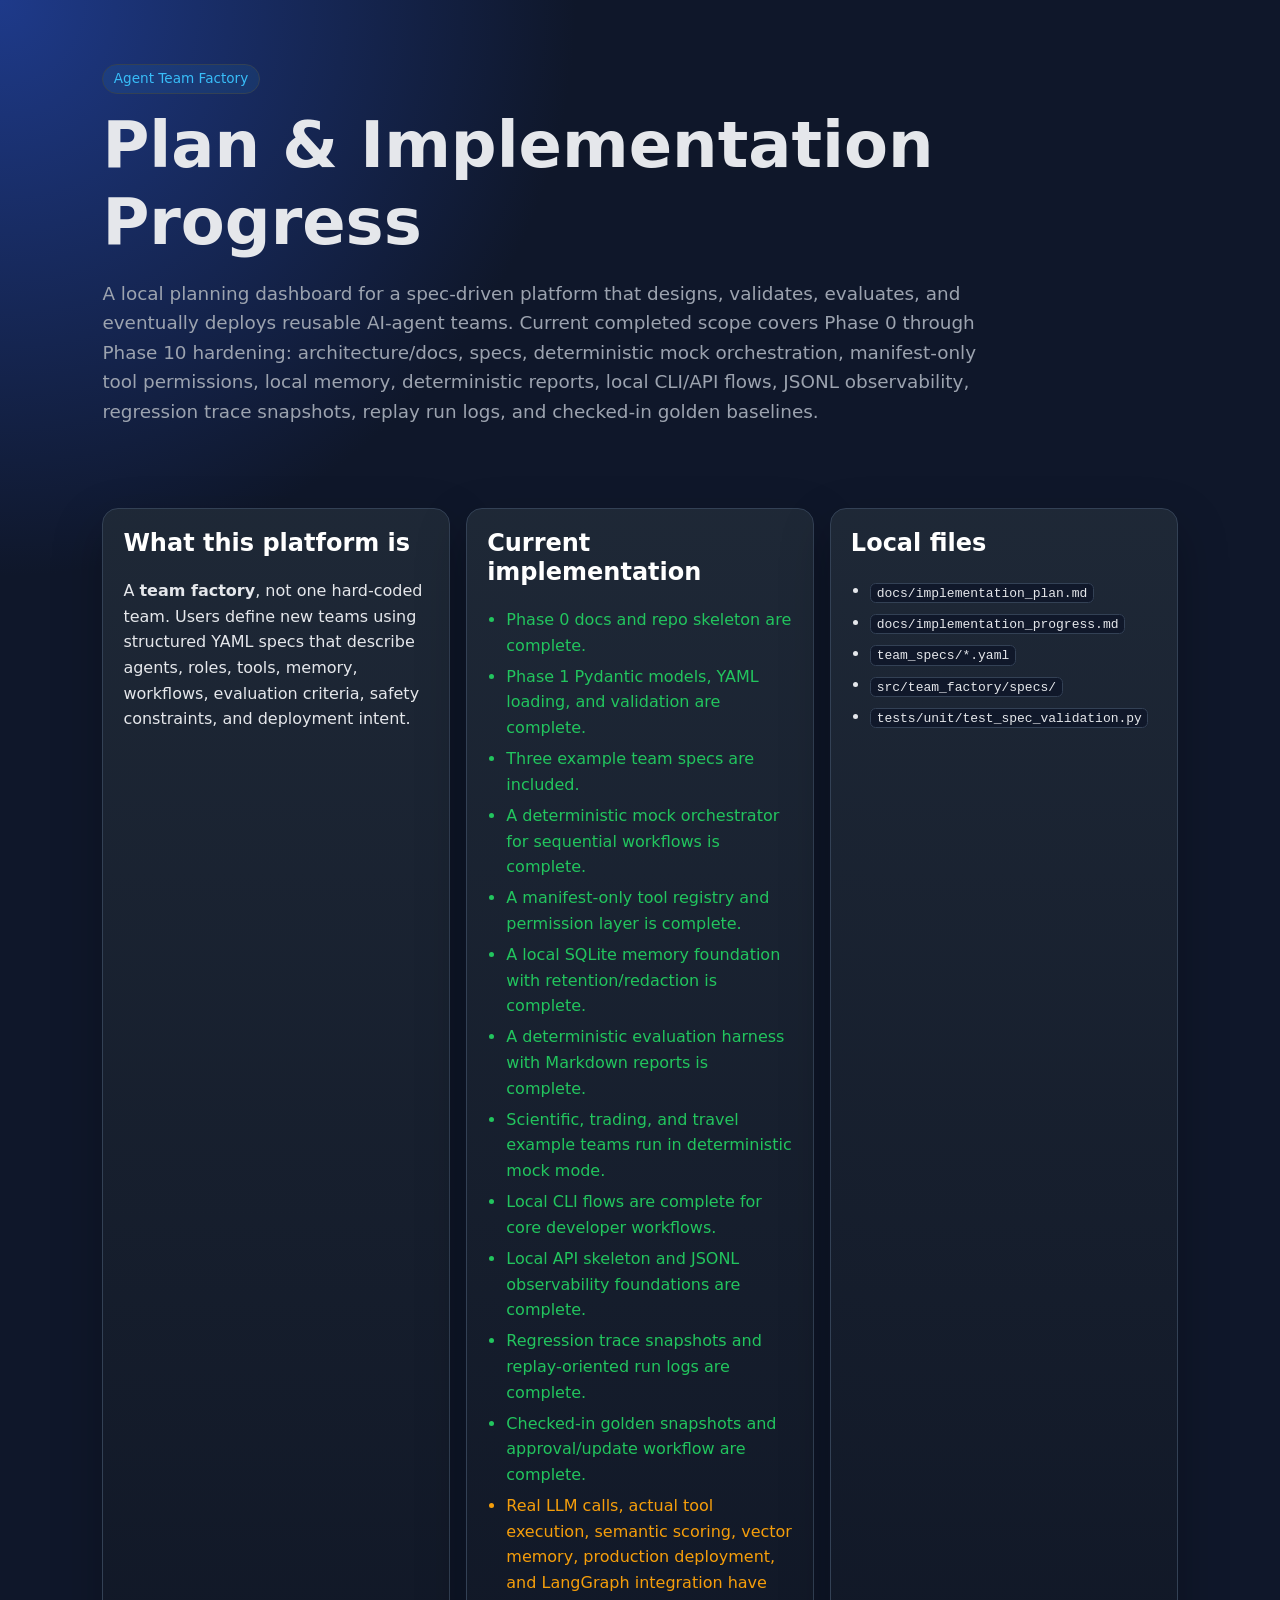
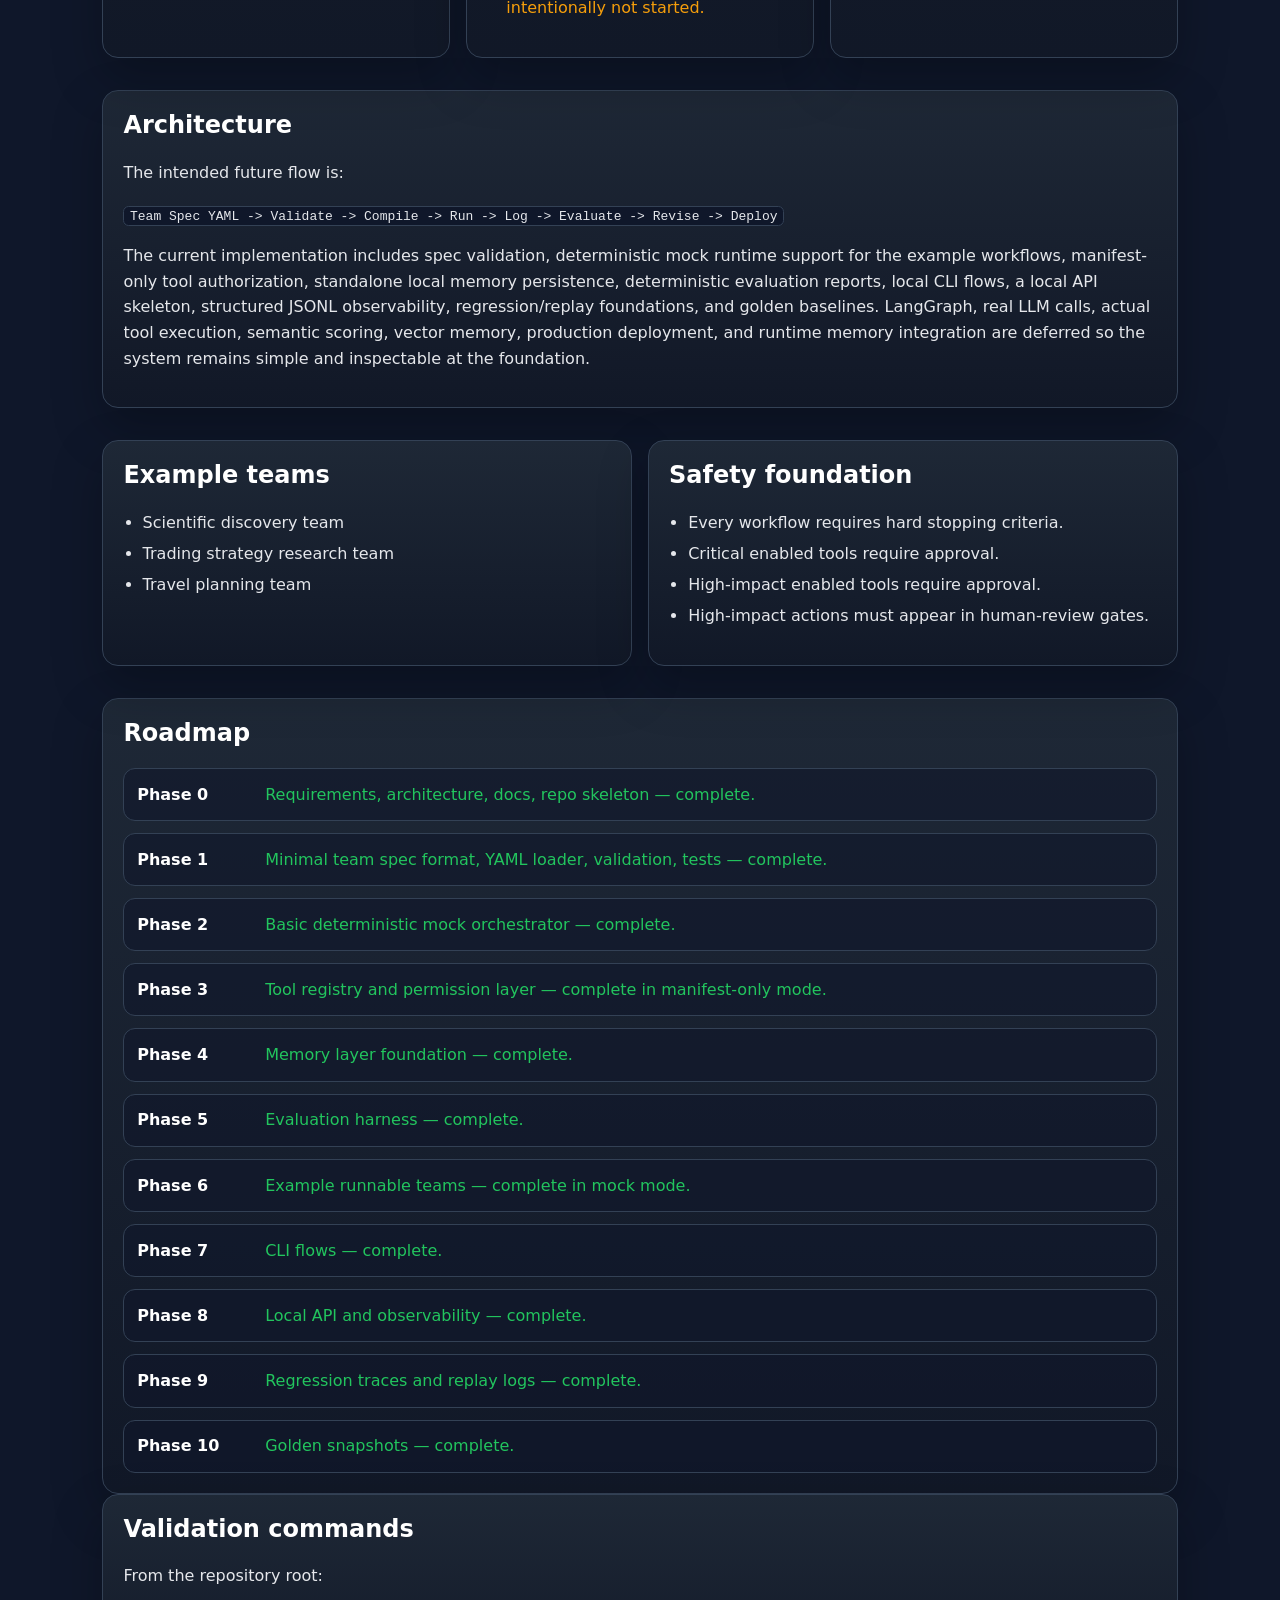
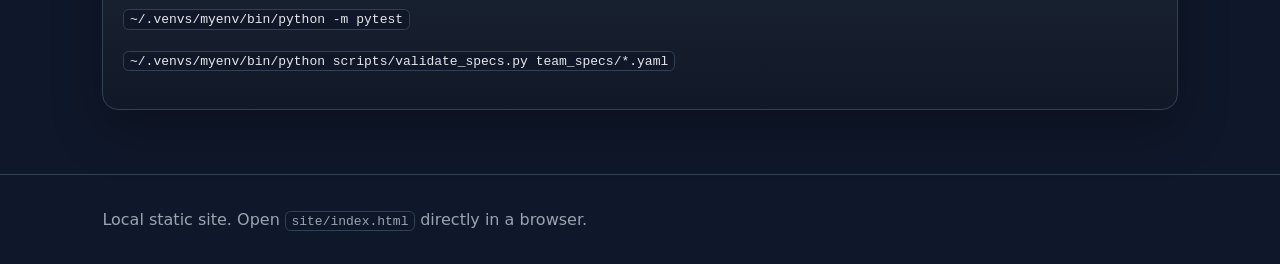
==== site/index.html @ 0721f359 "Add golden snapshot approval workflow" ====
<!doctype html>
<html lang="en">
<head>
  <meta charset="utf-8" />
  <meta name="viewport" content="width=device-width, initial-scale=1" />
  <title>Agent Team Factory Plan & Progress</title>
  <link rel="stylesheet" href="styles.css" />
</head>
<body>
  <header>
    <span class="badge">Agent Team Factory</span>
    <h1>Plan & Implementation Progress</h1>
    <p class="lead">
      A local planning dashboard for a spec-driven platform that designs, validates,
      evaluates, and eventually deploys reusable AI-agent teams. Current completed scope covers
      Phase 0 through Phase 10 hardening: architecture/docs, specs, deterministic mock orchestration, manifest-only tool permissions, local memory, deterministic reports, local CLI/API flows, JSONL observability, regression trace snapshots, replay run logs, and checked-in golden baselines.
    </p>
  </header>

  <main>
    <section class="grid">
      <article class="card">
        <h2>What this platform is</h2>
        <p>
          A <strong>team factory</strong>, not one hard-coded team. Users define new teams
          using structured YAML specs that describe agents, roles, tools, memory,
          workflows, evaluation criteria, safety constraints, and deployment intent.
        </p>
      </article>

      <article class="card">
        <h2>Current implementation</h2>
        <ul>
          <li class="status-ok">Phase 0 docs and repo skeleton are complete.</li>
          <li class="status-ok">Phase 1 Pydantic models, YAML loading, and validation are complete.</li>
          <li class="status-ok">Three example team specs are included.</li>
          <li class="status-ok">A deterministic mock orchestrator for sequential workflows is complete.</li>
          <li class="status-ok">A manifest-only tool registry and permission layer is complete.</li>
          <li class="status-ok">A local SQLite memory foundation with retention/redaction is complete.</li>
          <li class="status-ok">A deterministic evaluation harness with Markdown reports is complete.</li>
          <li class="status-ok">Scientific, trading, and travel example teams run in deterministic mock mode.</li>
          <li class="status-ok">Local CLI flows are complete for core developer workflows.</li>
          <li class="status-ok">Local API skeleton and JSONL observability foundations are complete.</li>
          <li class="status-ok">Regression trace snapshots and replay-oriented run logs are complete.</li>
          <li class="status-ok">Checked-in golden snapshots and approval/update workflow are complete.</li>
          <li class="status-next">Real LLM calls, actual tool execution, semantic scoring, vector memory, production deployment, and LangGraph integration have intentionally not started.</li>
        </ul>
      </article>

      <article class="card">
        <h2>Local files</h2>
        <ul>
          <li><code>docs/implementation_plan.md</code></li>
          <li><code>docs/implementation_progress.md</code></li>
          <li><code>team_specs/*.yaml</code></li>
          <li><code>src/team_factory/specs/</code></li>
          <li><code>tests/unit/test_spec_validation.py</code></li>
        </ul>
      </article>
    </section>

    <section class="card">
      <h2>Architecture</h2>
      <p>The intended future flow is:</p>
      <p>
        <code>Team Spec YAML -> Validate -> Compile -> Run -> Log -> Evaluate -> Revise -> Deploy</code>
      </p>
      <p>
        The current implementation includes spec validation, deterministic mock runtime support for the example workflows, manifest-only tool authorization, standalone local memory persistence, deterministic evaluation reports, local CLI flows, a local API skeleton, structured JSONL observability, regression/replay foundations, and golden baselines. LangGraph, real LLM calls, actual tool execution, semantic scoring, vector memory, production deployment, and runtime memory integration are deferred
        so the system remains simple and inspectable at the foundation.
      </p>
    </section>

    <section class="grid">
      <article class="card">
        <h2>Example teams</h2>
        <ul>
          <li>Scientific discovery team</li>
          <li>Trading strategy research team</li>
          <li>Travel planning team</li>
        </ul>
      </article>

      <article class="card">
        <h2>Safety foundation</h2>
        <ul>
          <li>Every workflow requires hard stopping criteria.</li>
          <li>Critical enabled tools require approval.</li>
          <li>High-impact enabled tools require approval.</li>
          <li>High-impact actions must appear in human-review gates.</li>
        </ul>
      </article>
    </section>

    <section class="card">
      <h2>Roadmap</h2>
      <div class="timeline">
        <div class="phase"><strong>Phase 0</strong><span class="status-ok">Requirements, architecture, docs, repo skeleton — complete.</span></div>
        <div class="phase"><strong>Phase 1</strong><span class="status-ok">Minimal team spec format, YAML loader, validation, tests — complete.</span></div>
        <div class="phase"><strong>Phase 2</strong><span class="status-ok">Basic deterministic mock orchestrator — complete.</span></div>
        <div class="phase"><strong>Phase 3</strong><span class="status-ok">Tool registry and permission layer — complete in manifest-only mode.</span></div>
        <div class="phase"><strong>Phase 4</strong><span class="status-ok">Memory layer foundation — complete.</span></div>
        <div class="phase"><strong>Phase 5</strong><span class="status-ok">Evaluation harness — complete.</span></div>
        <div class="phase"><strong>Phase 6</strong><span class="status-ok">Example runnable teams — complete in mock mode.</span></div>
        <div class="phase"><strong>Phase 7</strong><span class="status-ok">CLI flows — complete.</span></div>
        <div class="phase"><strong>Phase 8</strong><span class="status-ok">Local API and observability — complete.</span></div>
        <div class="phase"><strong>Phase 9</strong><span class="status-ok">Regression traces and replay logs — complete.</span></div>
        <div class="phase"><strong>Phase 10</strong><span class="status-ok">Golden snapshots — complete.</span></div>
      </div>
    </section>

    <section class="card">
      <h2>Validation commands</h2>
      <p>From the repository root:</p>
      <p><code>~/.venvs/myenv/bin/python -m pytest</code></p>
      <p><code>~/.venvs/myenv/bin/python scripts/validate_specs.py team_specs/*.yaml</code></p>
    </section>
  </main>

  <footer>
    Local static site. Open <code>site/index.html</code> directly in a browser.
  </footer>
</body>
</html>
---- site/styles.css ----
:root {
  --bg: #0f172a;
  --panel: #111827;
  --panel-2: #1f2937;
  --text: #e5e7eb;
  --muted: #9ca3af;
  --accent: #38bdf8;
  --ok: #22c55e;
  --warn: #f59e0b;
  --border: #334155;
}

* { box-sizing: border-box; }

body {
  margin: 0;
  font-family: Inter, ui-sans-serif, system-ui, -apple-system, BlinkMacSystemFont, "Segoe UI", sans-serif;
  background: radial-gradient(circle at top left, #1e3a8a 0, var(--bg) 36rem);
  color: var(--text);
  line-height: 1.6;
}

header {
  padding: 4rem 8vw 2rem;
}

main {
  padding: 0 8vw 4rem;
}

h1, h2, h3 { line-height: 1.2; }
h1 { font-size: clamp(2rem, 5vw, 4rem); margin: 0 0 1rem; }
h2 { margin-top: 0; color: white; }

.lead {
  max-width: 56rem;
  color: var(--muted);
  font-size: 1.15rem;
}

.grid {
  display: grid;
  grid-template-columns: repeat(auto-fit, minmax(260px, 1fr));
  gap: 1rem;
  margin: 2rem 0;
}

.card {
  background: linear-gradient(180deg, rgba(31, 41, 55, 0.95), rgba(17, 24, 39, 0.95));
  border: 1px solid var(--border);
  border-radius: 1rem;
  padding: 1.25rem;
  box-shadow: 0 20px 50px rgba(0, 0, 0, 0.25);
}

.badge {
  display: inline-flex;
  border-radius: 999px;
  border: 1px solid var(--border);
  padding: 0.2rem 0.65rem;
  color: var(--accent);
  background: rgba(56, 189, 248, 0.08);
  font-size: 0.85rem;
  margin-bottom: 0.8rem;
}

.status-ok { color: var(--ok); }
.status-next { color: var(--warn); }

ul { padding-left: 1.2rem; }
li + li { margin-top: 0.35rem; }

.timeline {
  display: grid;
  gap: 0.75rem;
}

.phase {
  display: grid;
  grid-template-columns: 7rem 1fr;
  gap: 1rem;
  padding: 0.8rem;
  border: 1px solid var(--border);
  border-radius: 0.75rem;
  background: rgba(15, 23, 42, 0.6);
}

.phase strong { color: white; }

code {
  background: rgba(15, 23, 42, 0.9);
  border: 1px solid var(--border);
  border-radius: 0.35rem;
  padding: 0.1rem 0.35rem;
}

a { color: var(--accent); }

footer {
  border-top: 1px solid var(--border);
  padding: 2rem 8vw;
  color: var(--muted);
}
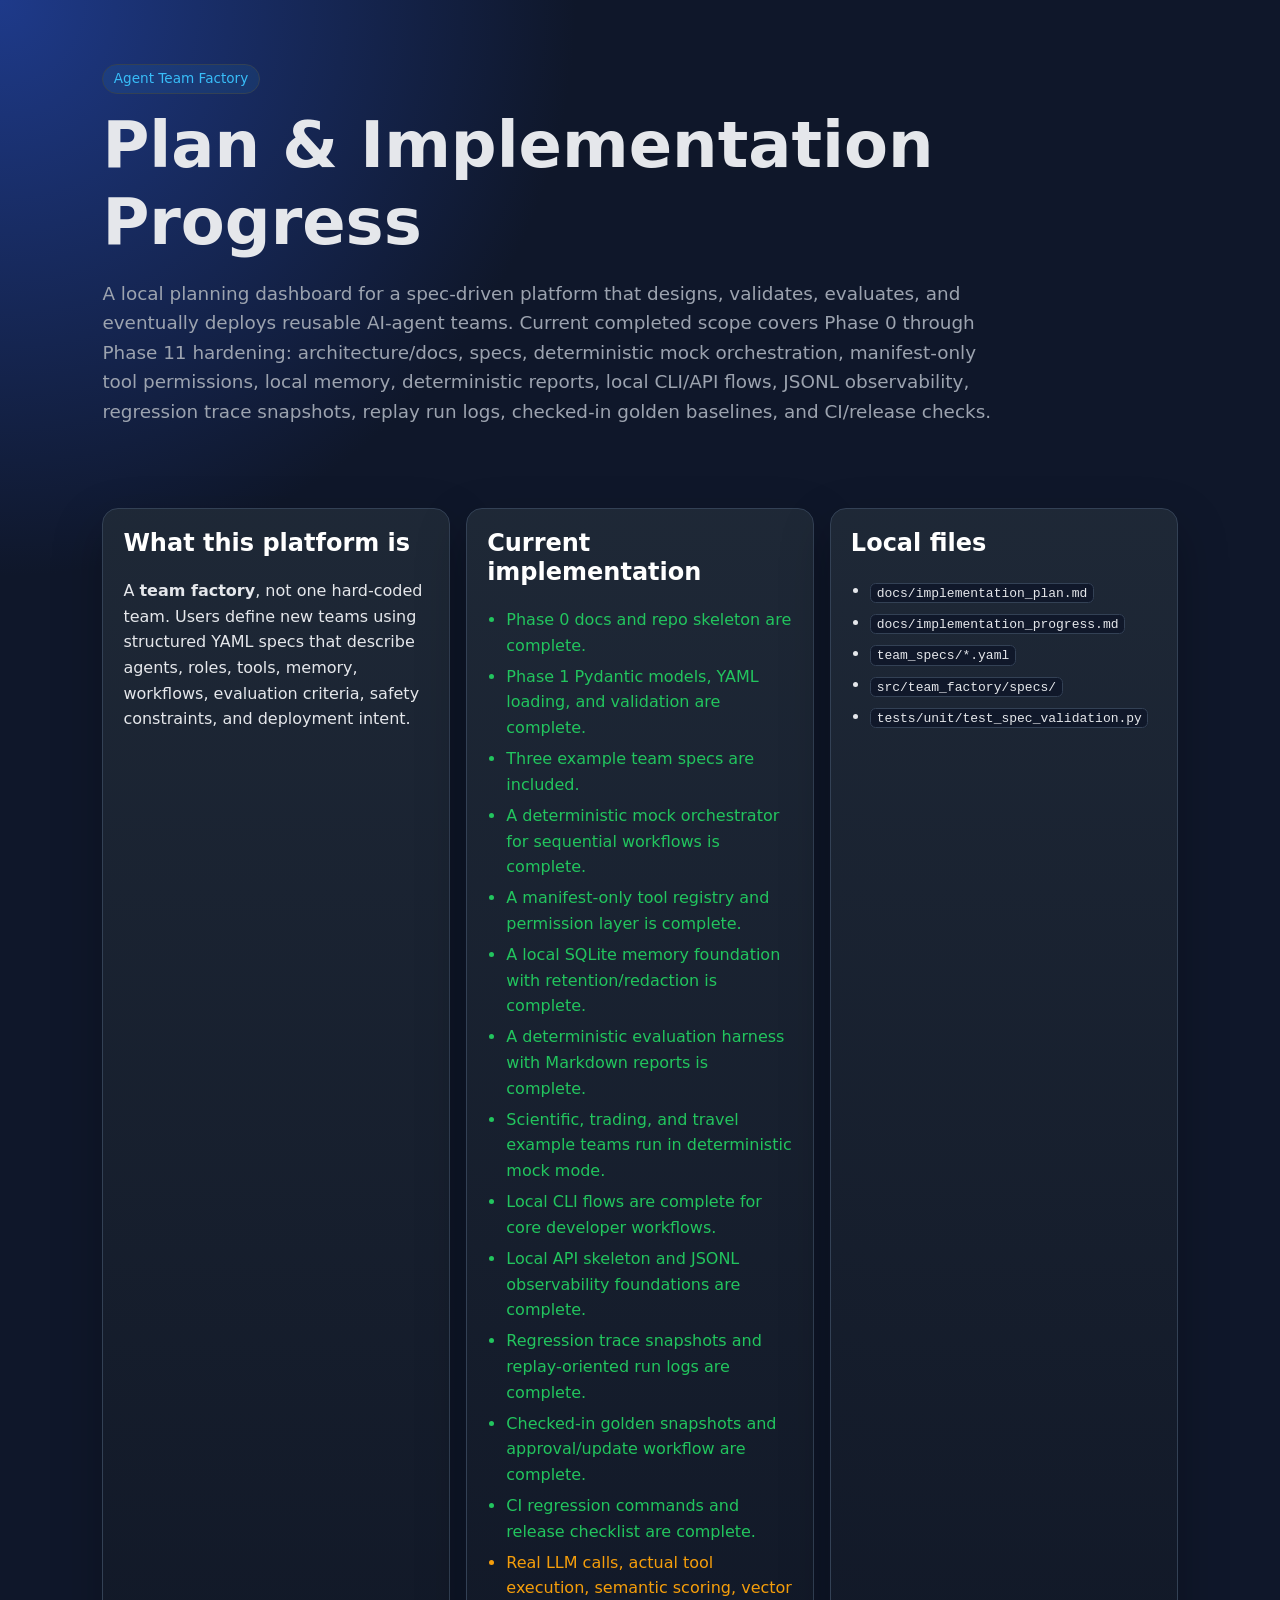
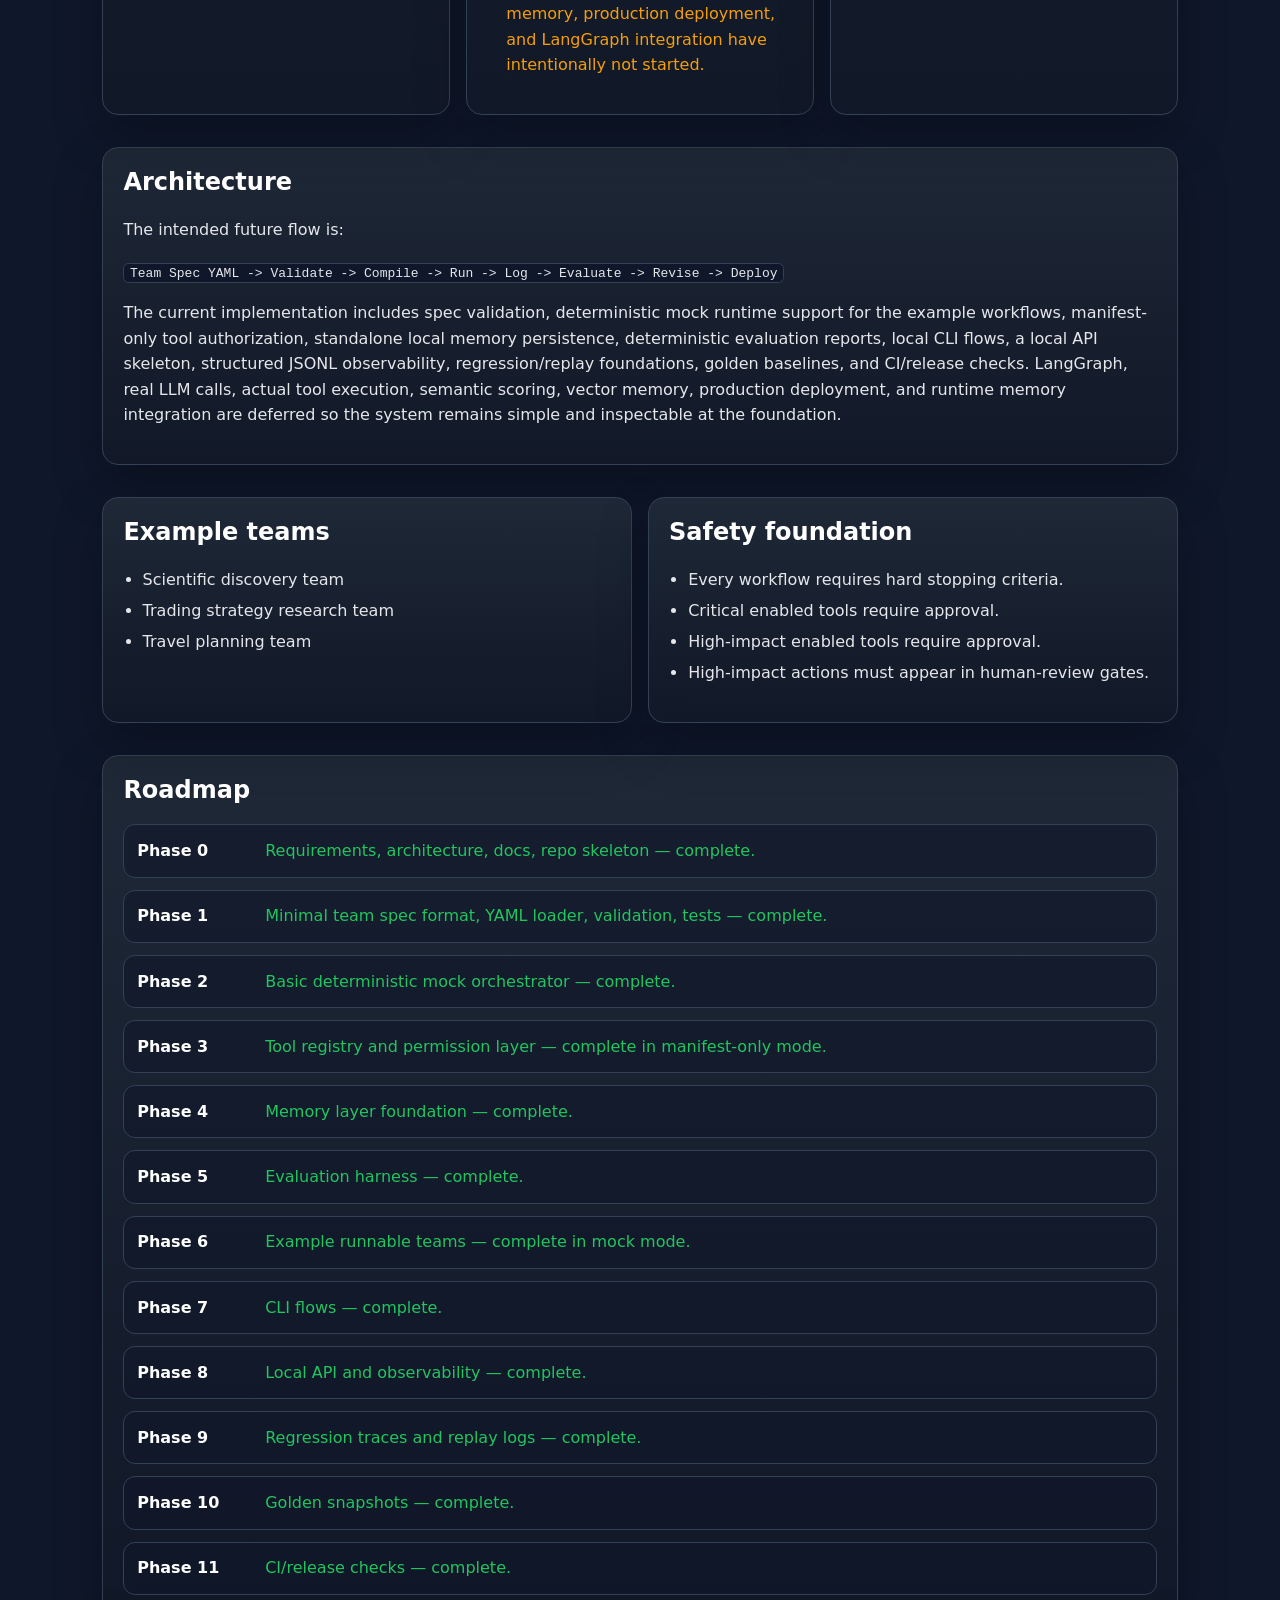
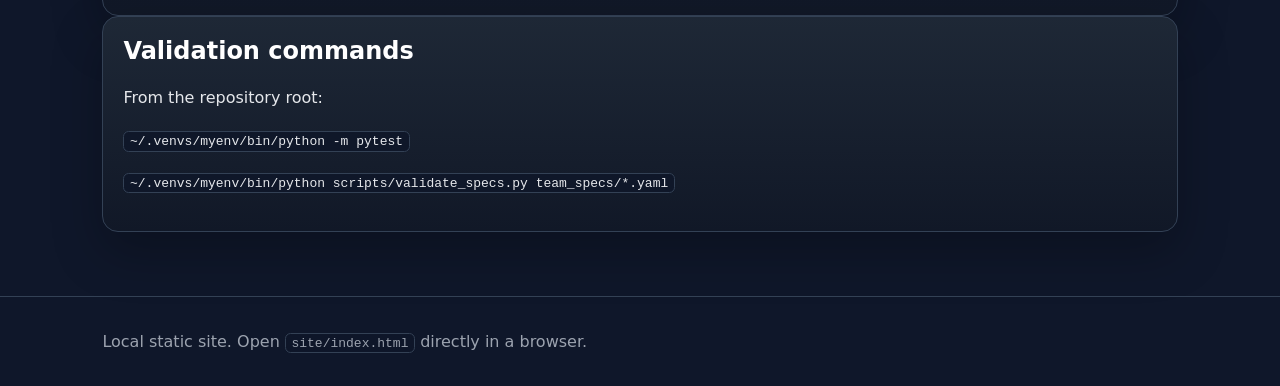
==== commit fceeeda9: "Add CI regression and release checklist" ====
--- a/site/index.html
+++ b/site/index.html
@@ -13,7 +13,7 @@
     <p class="lead">
       A local planning dashboard for a spec-driven platform that designs, validates,
       evaluates, and eventually deploys reusable AI-agent teams. Current completed scope covers
-      Phase 0 through Phase 10 hardening: architecture/docs, specs, deterministic mock orchestration, manifest-only tool permissions, local memory, deterministic reports, local CLI/API flows, JSONL observability, regression trace snapshots, replay run logs, and checked-in golden baselines.
+      Phase 0 through Phase 11 hardening: architecture/docs, specs, deterministic mock orchestration, manifest-only tool permissions, local memory, deterministic reports, local CLI/API flows, JSONL observability, regression trace snapshots, replay run logs, checked-in golden baselines, and CI/release checks.
     </p>
   </header>
 
@@ -43,6 +43,7 @@
           <li class="status-ok">Local API skeleton and JSONL observability foundations are complete.</li>
           <li class="status-ok">Regression trace snapshots and replay-oriented run logs are complete.</li>
           <li class="status-ok">Checked-in golden snapshots and approval/update workflow are complete.</li>
+          <li class="status-ok">CI regression commands and release checklist are complete.</li>
           <li class="status-next">Real LLM calls, actual tool execution, semantic scoring, vector memory, production deployment, and LangGraph integration have intentionally not started.</li>
         </ul>
       </article>
@@ -66,7 +67,7 @@
         <code>Team Spec YAML -> Validate -> Compile -> Run -> Log -> Evaluate -> Revise -> Deploy</code>
       </p>
       <p>
-        The current implementation includes spec validation, deterministic mock runtime support for the example workflows, manifest-only tool authorization, standalone local memory persistence, deterministic evaluation reports, local CLI flows, a local API skeleton, structured JSONL observability, regression/replay foundations, and golden baselines. LangGraph, real LLM calls, actual tool execution, semantic scoring, vector memory, production deployment, and runtime memory integration are deferred
+        The current implementation includes spec validation, deterministic mock runtime support for the example workflows, manifest-only tool authorization, standalone local memory persistence, deterministic evaluation reports, local CLI flows, a local API skeleton, structured JSONL observability, regression/replay foundations, golden baselines, and CI/release checks. LangGraph, real LLM calls, actual tool execution, semantic scoring, vector memory, production deployment, and runtime memory integration are deferred
         so the system remains simple and inspectable at the foundation.
       </p>
     </section>
@@ -106,6 +107,7 @@
         <div class="phase"><strong>Phase 8</strong><span class="status-ok">Local API and observability — complete.</span></div>
         <div class="phase"><strong>Phase 9</strong><span class="status-ok">Regression traces and replay logs — complete.</span></div>
         <div class="phase"><strong>Phase 10</strong><span class="status-ok">Golden snapshots — complete.</span></div>
+        <div class="phase"><strong>Phase 11</strong><span class="status-ok">CI/release checks — complete.</span></div>
       </div>
     </section>
 
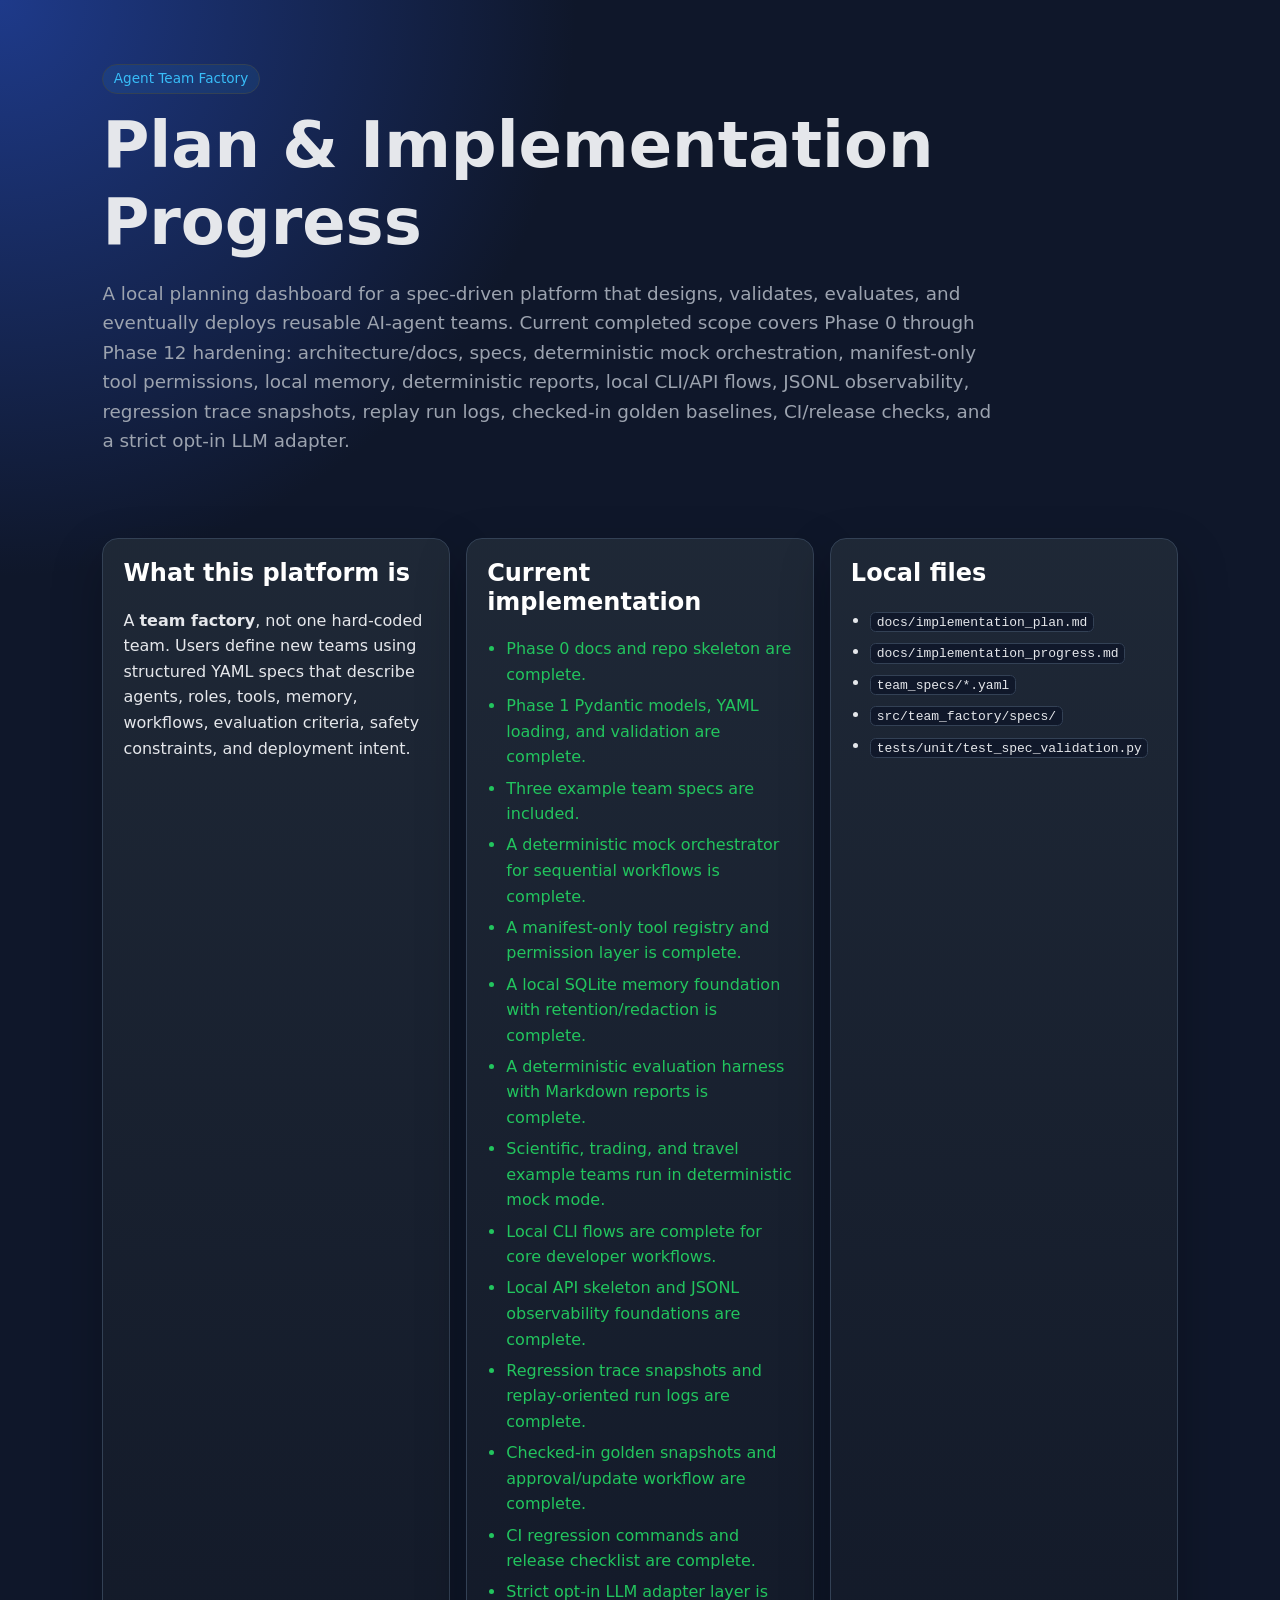
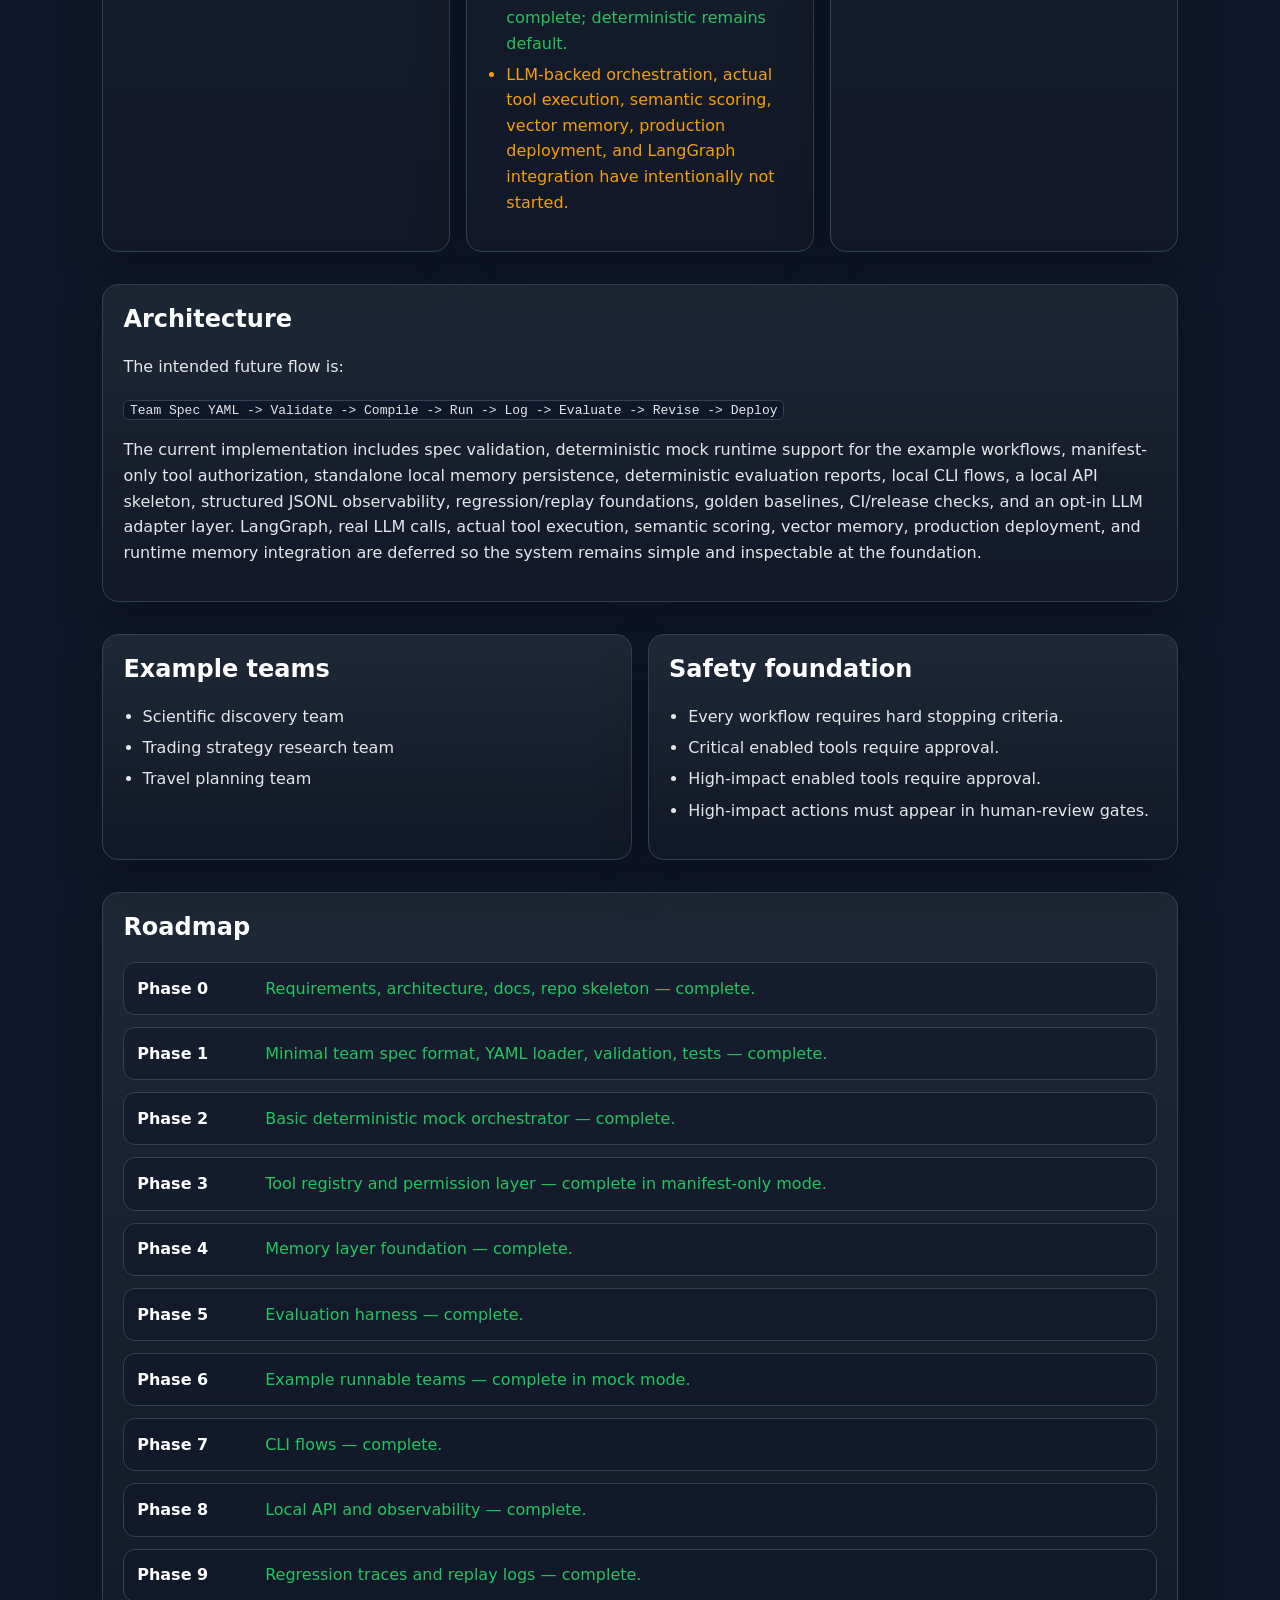
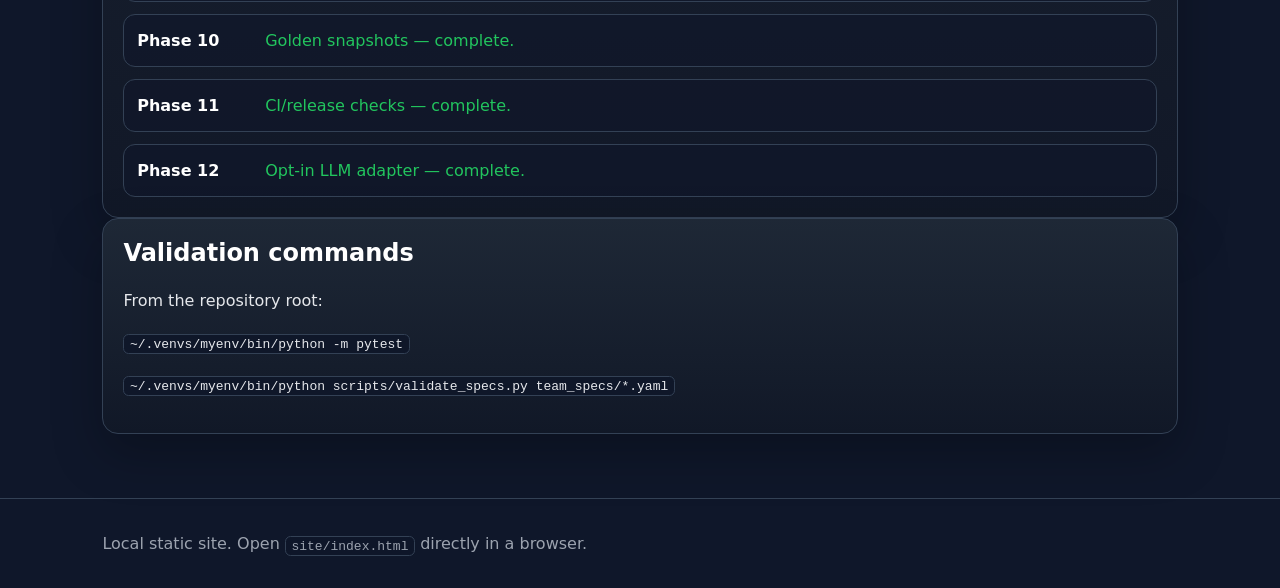
==== commit 73581dd3: "Add strict opt-in LLM adapter" ====
--- a/site/index.html
+++ b/site/index.html
@@ -13,7 +13,7 @@
     <p class="lead">
       A local planning dashboard for a spec-driven platform that designs, validates,
       evaluates, and eventually deploys reusable AI-agent teams. Current completed scope covers
-      Phase 0 through Phase 11 hardening: architecture/docs, specs, deterministic mock orchestration, manifest-only tool permissions, local memory, deterministic reports, local CLI/API flows, JSONL observability, regression trace snapshots, replay run logs, checked-in golden baselines, and CI/release checks.
+      Phase 0 through Phase 12 hardening: architecture/docs, specs, deterministic mock orchestration, manifest-only tool permissions, local memory, deterministic reports, local CLI/API flows, JSONL observability, regression trace snapshots, replay run logs, checked-in golden baselines, CI/release checks, and a strict opt-in LLM adapter.
     </p>
   </header>
 
@@ -44,7 +44,8 @@
           <li class="status-ok">Regression trace snapshots and replay-oriented run logs are complete.</li>
           <li class="status-ok">Checked-in golden snapshots and approval/update workflow are complete.</li>
           <li class="status-ok">CI regression commands and release checklist are complete.</li>
-          <li class="status-next">Real LLM calls, actual tool execution, semantic scoring, vector memory, production deployment, and LangGraph integration have intentionally not started.</li>
+          <li class="status-ok">Strict opt-in LLM adapter layer is complete; deterministic remains default.</li>
+          <li class="status-next">LLM-backed orchestration, actual tool execution, semantic scoring, vector memory, production deployment, and LangGraph integration have intentionally not started.</li>
         </ul>
       </article>
 
@@ -67,7 +68,7 @@
         <code>Team Spec YAML -> Validate -> Compile -> Run -> Log -> Evaluate -> Revise -> Deploy</code>
       </p>
       <p>
-        The current implementation includes spec validation, deterministic mock runtime support for the example workflows, manifest-only tool authorization, standalone local memory persistence, deterministic evaluation reports, local CLI flows, a local API skeleton, structured JSONL observability, regression/replay foundations, golden baselines, and CI/release checks. LangGraph, real LLM calls, actual tool execution, semantic scoring, vector memory, production deployment, and runtime memory integration are deferred
+        The current implementation includes spec validation, deterministic mock runtime support for the example workflows, manifest-only tool authorization, standalone local memory persistence, deterministic evaluation reports, local CLI flows, a local API skeleton, structured JSONL observability, regression/replay foundations, golden baselines, CI/release checks, and an opt-in LLM adapter layer. LangGraph, real LLM calls, actual tool execution, semantic scoring, vector memory, production deployment, and runtime memory integration are deferred
         so the system remains simple and inspectable at the foundation.
       </p>
     </section>
@@ -108,6 +109,7 @@
         <div class="phase"><strong>Phase 9</strong><span class="status-ok">Regression traces and replay logs — complete.</span></div>
         <div class="phase"><strong>Phase 10</strong><span class="status-ok">Golden snapshots — complete.</span></div>
         <div class="phase"><strong>Phase 11</strong><span class="status-ok">CI/release checks — complete.</span></div>
+        <div class="phase"><strong>Phase 12</strong><span class="status-ok">Opt-in LLM adapter — complete.</span></div>
       </div>
     </section>
 
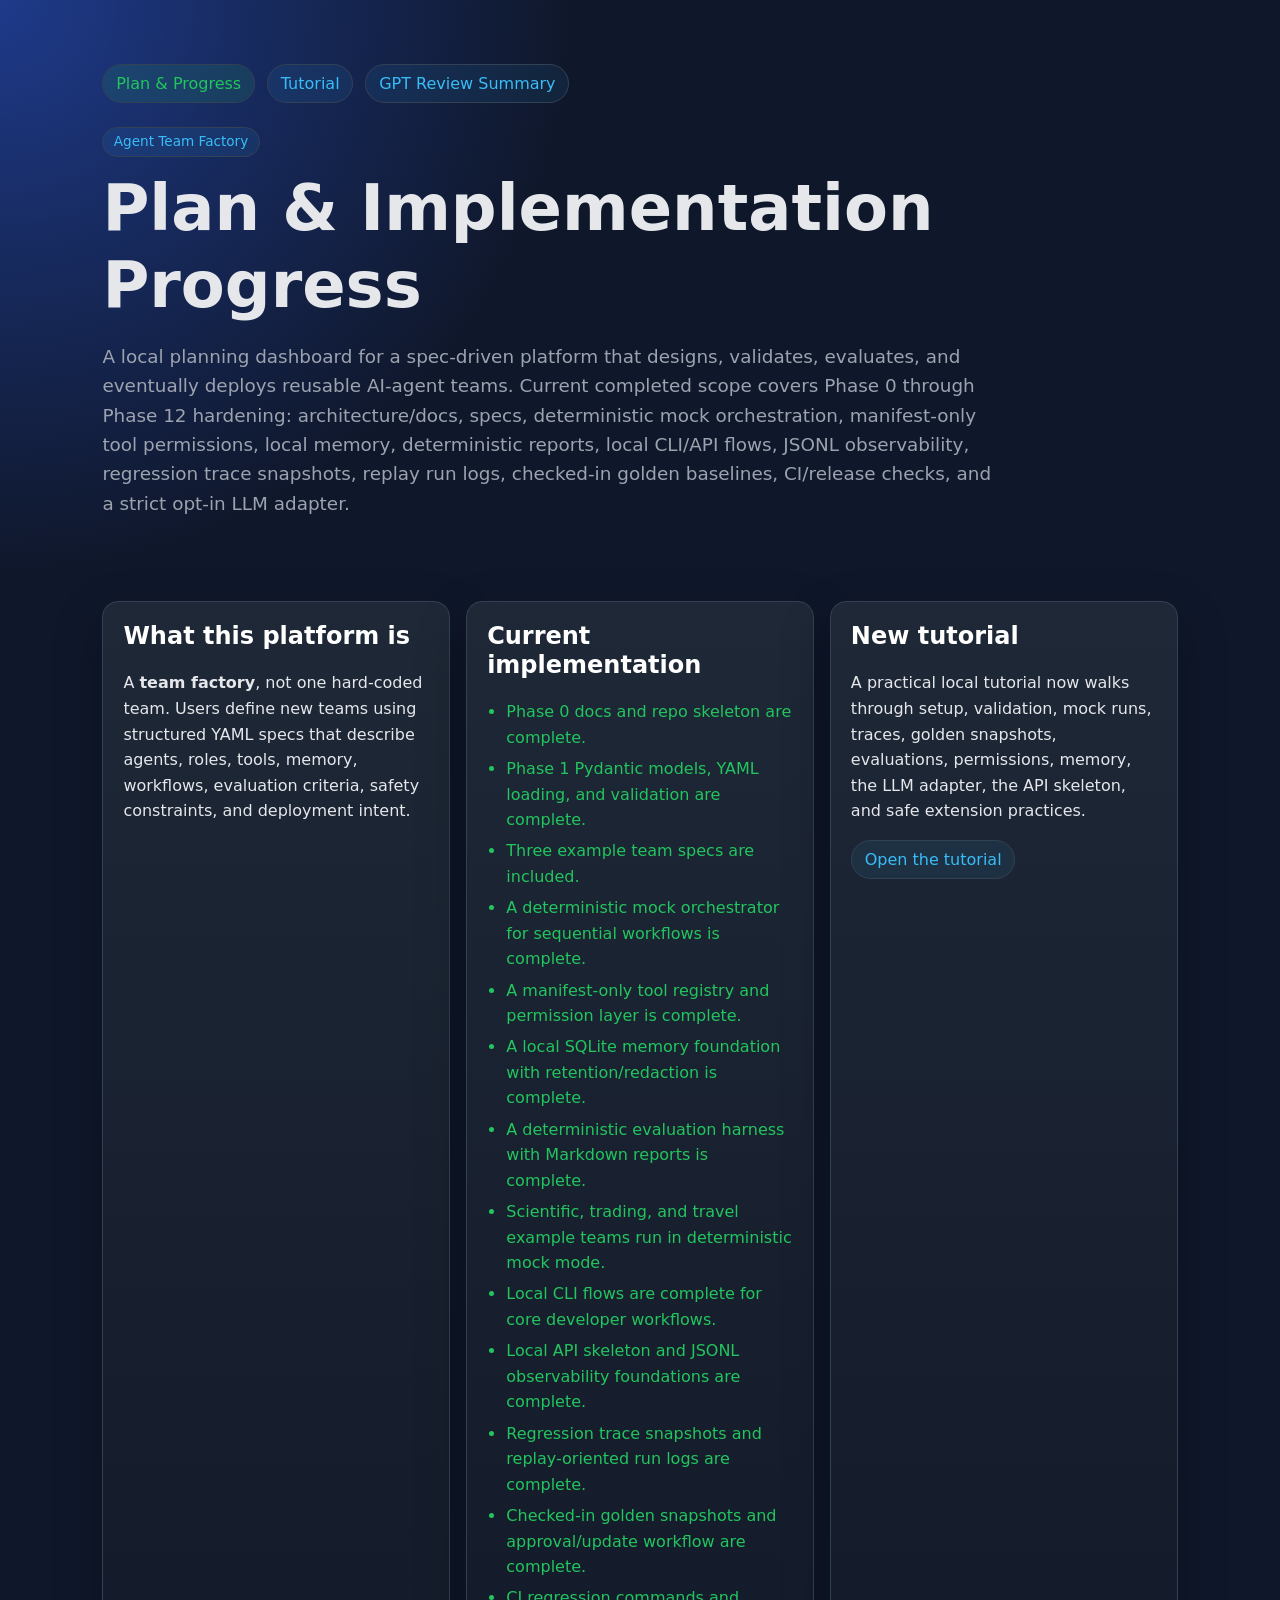
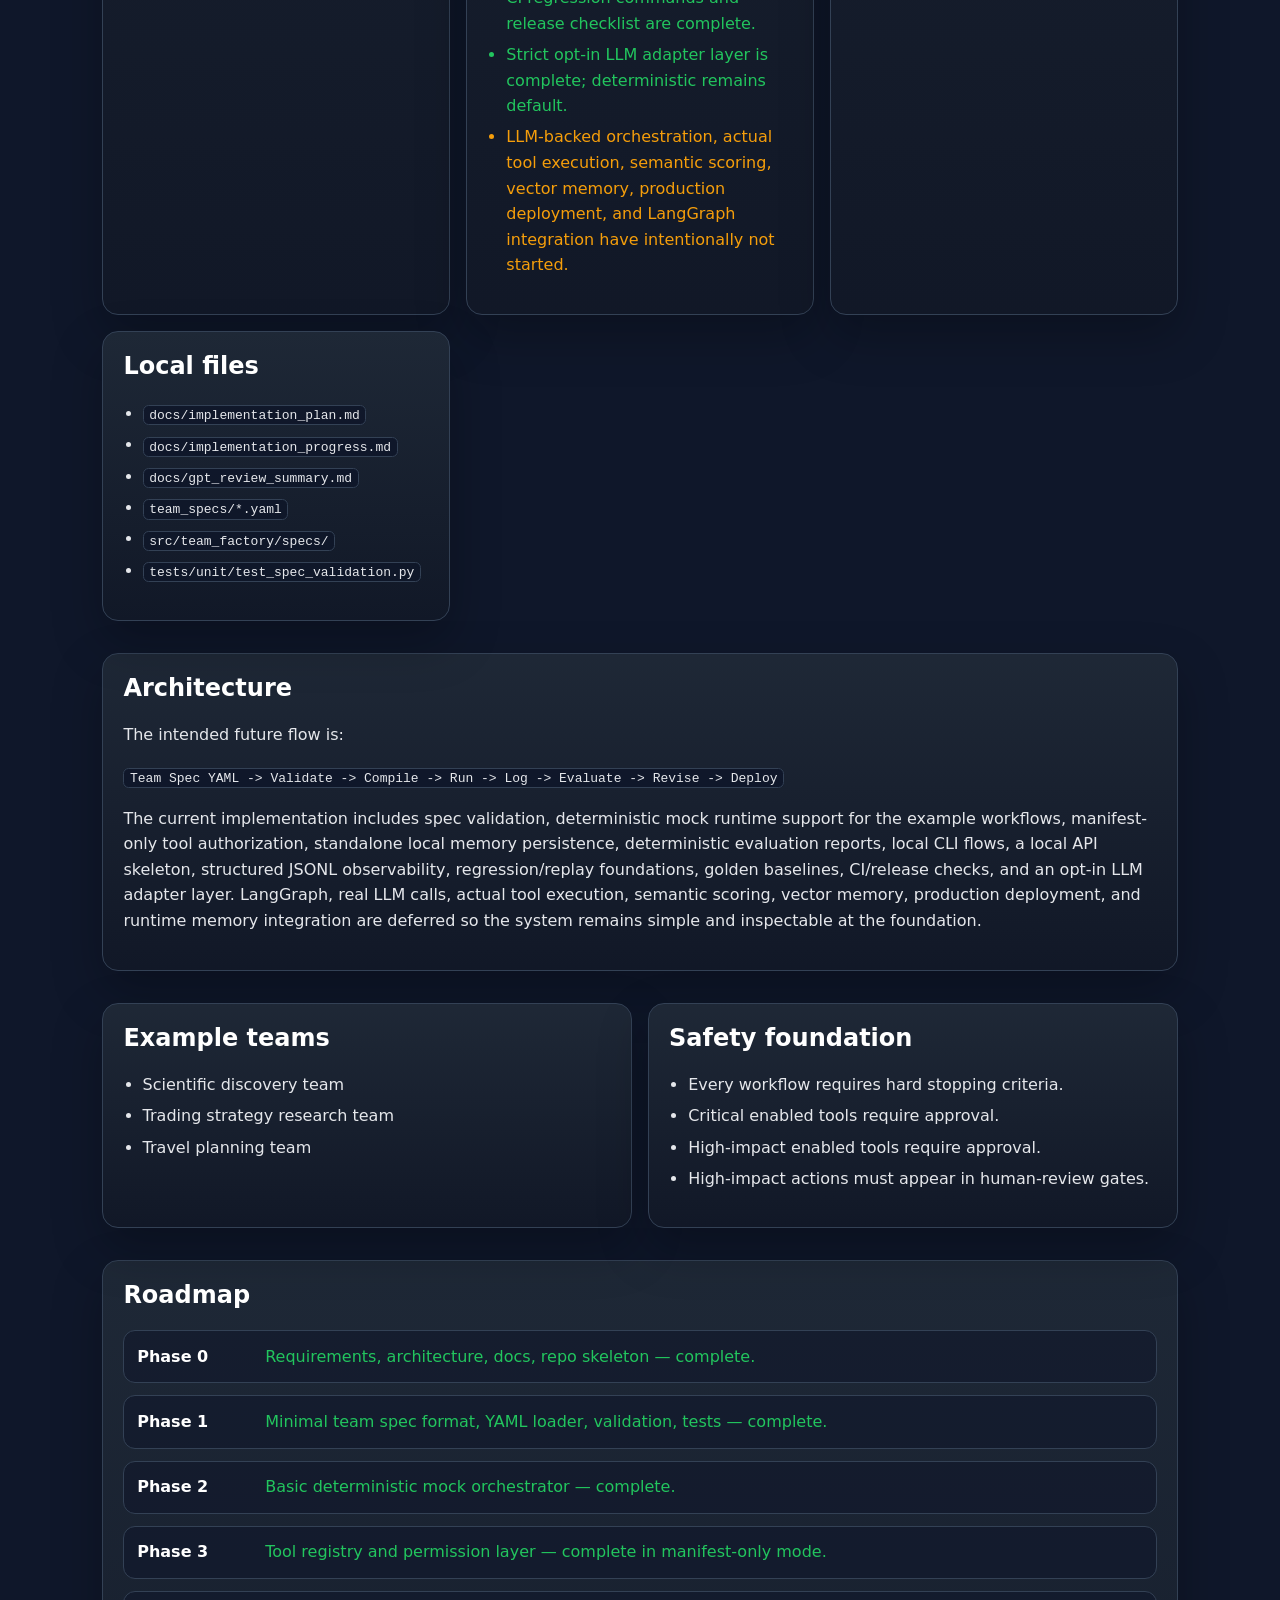
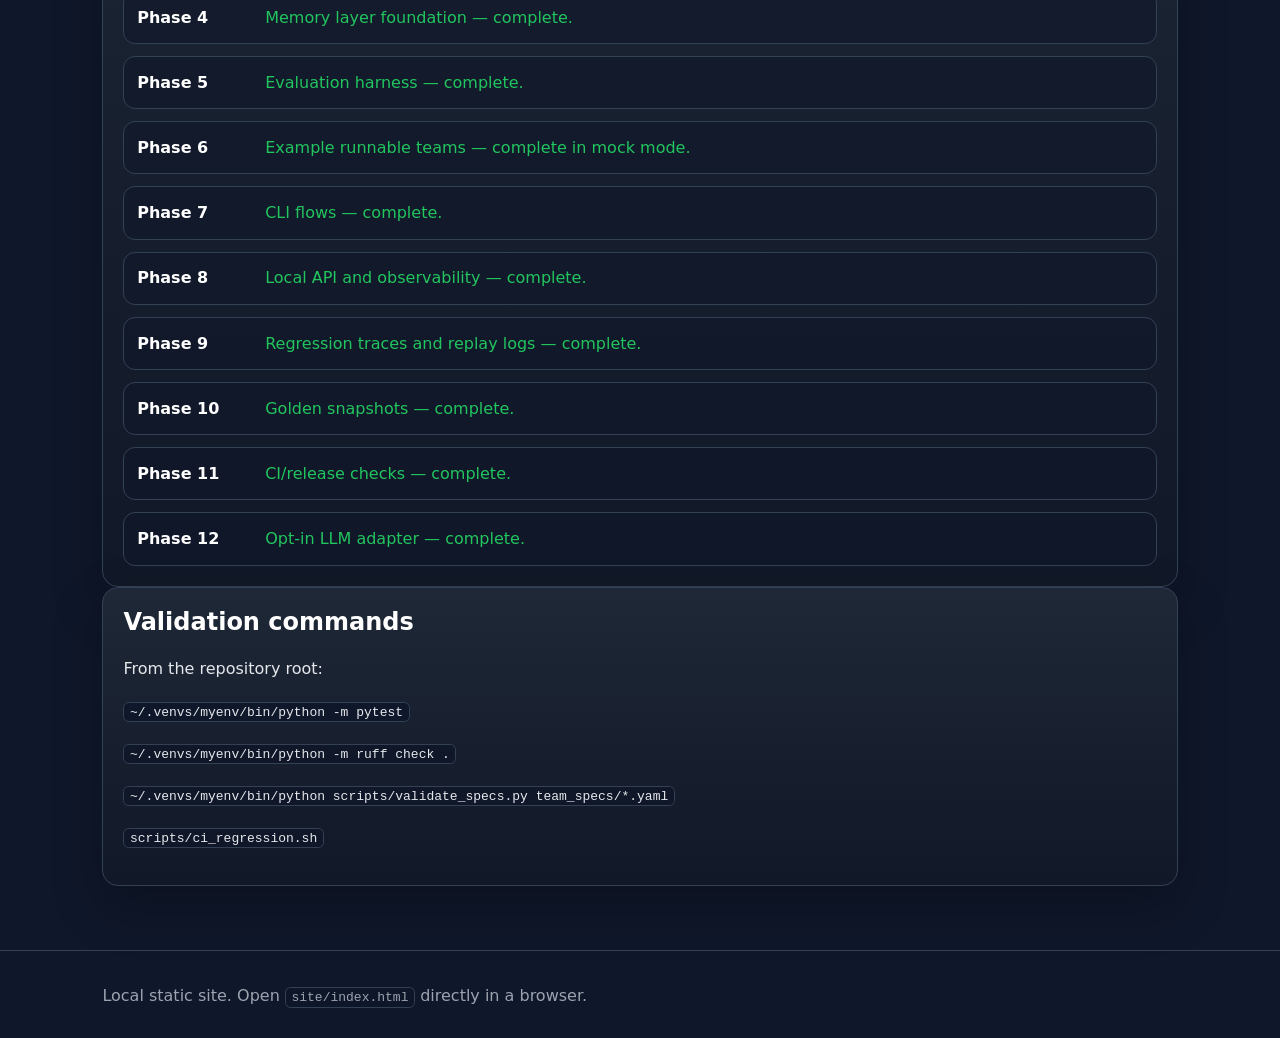
==== commit 95998bb4: "Add GPT review summary and tutorial site" ====
--- a/site/index.html
+++ b/site/index.html
@@ -8,6 +8,11 @@
 </head>
 <body>
   <header>
+    <nav class="top-nav" aria-label="Site navigation">
+      <a href="index.html" aria-current="page">Plan &amp; Progress</a>
+      <a href="tutorial.html">Tutorial</a>
+      <a href="review.html">GPT Review Summary</a>
+    </nav>
     <span class="badge">Agent Team Factory</span>
     <h1>Plan & Implementation Progress</h1>
     <p class="lead">
@@ -50,10 +55,21 @@
       </article>
 
       <article class="card">
+        <h2>New tutorial</h2>
+        <p>
+          A practical local tutorial now walks through setup, validation, mock runs,
+          traces, golden snapshots, evaluations, permissions, memory, the LLM adapter,
+          the API skeleton, and safe extension practices.
+        </p>
+        <p><a class="button-link" href="tutorial.html">Open the tutorial</a></p>
+      </article>
+
+      <article class="card">
         <h2>Local files</h2>
         <ul>
           <li><code>docs/implementation_plan.md</code></li>
           <li><code>docs/implementation_progress.md</code></li>
+          <li><code>docs/gpt_review_summary.md</code></li>
           <li><code>team_specs/*.yaml</code></li>
           <li><code>src/team_factory/specs/</code></li>
           <li><code>tests/unit/test_spec_validation.py</code></li>
@@ -117,7 +133,9 @@
       <h2>Validation commands</h2>
       <p>From the repository root:</p>
       <p><code>~/.venvs/myenv/bin/python -m pytest</code></p>
+      <p><code>~/.venvs/myenv/bin/python -m ruff check .</code></p>
       <p><code>~/.venvs/myenv/bin/python scripts/validate_specs.py team_specs/*.yaml</code></p>
+      <p><code>scripts/ci_regression.sh</code></p>
     </section>
   </main>
 
--- a/site/styles.css
+++ b/site/styles.css
@@ -31,6 +31,30 @@
 h1, h2, h3 { line-height: 1.2; }
 h1 { font-size: clamp(2rem, 5vw, 4rem); margin: 0 0 1rem; }
 h2 { margin-top: 0; color: white; }
+
+.top-nav {
+  display: flex;
+  flex-wrap: wrap;
+  gap: 0.75rem;
+  margin-bottom: 1.5rem;
+}
+
+.top-nav a,
+.button-link {
+  display: inline-flex;
+  align-items: center;
+  border: 1px solid var(--border);
+  border-radius: 999px;
+  padding: 0.35rem 0.8rem;
+  background: rgba(56, 189, 248, 0.08);
+  color: var(--accent);
+  text-decoration: none;
+}
+
+.top-nav a[aria-current="page"] {
+  background: rgba(34, 197, 94, 0.12);
+  color: var(--ok);
+}
 
 .lead {
   max-width: 56rem;
@@ -70,6 +94,20 @@
 ul { padding-left: 1.2rem; }
 li + li { margin-top: 0.35rem; }
 
+.two-col {
+  display: grid;
+  grid-template-columns: repeat(auto-fit, minmax(260px, 1fr));
+  gap: 1rem;
+}
+
+.step-list {
+  padding-left: 1.4rem;
+}
+
+.step-list li {
+  margin-top: 0.8rem;
+}
+
 .timeline {
   display: grid;
   gap: 0.75rem;
@@ -94,6 +132,22 @@
   padding: 0.1rem 0.35rem;
 }
 
+pre {
+  overflow-x: auto;
+  background: rgba(15, 23, 42, 0.9);
+  border: 1px solid var(--border);
+  border-radius: 0.75rem;
+  padding: 1rem;
+}
+
+pre code {
+  display: block;
+  background: transparent;
+  border: 0;
+  padding: 0;
+  white-space: pre;
+}
+
 a { color: var(--accent); }
 
 footer {
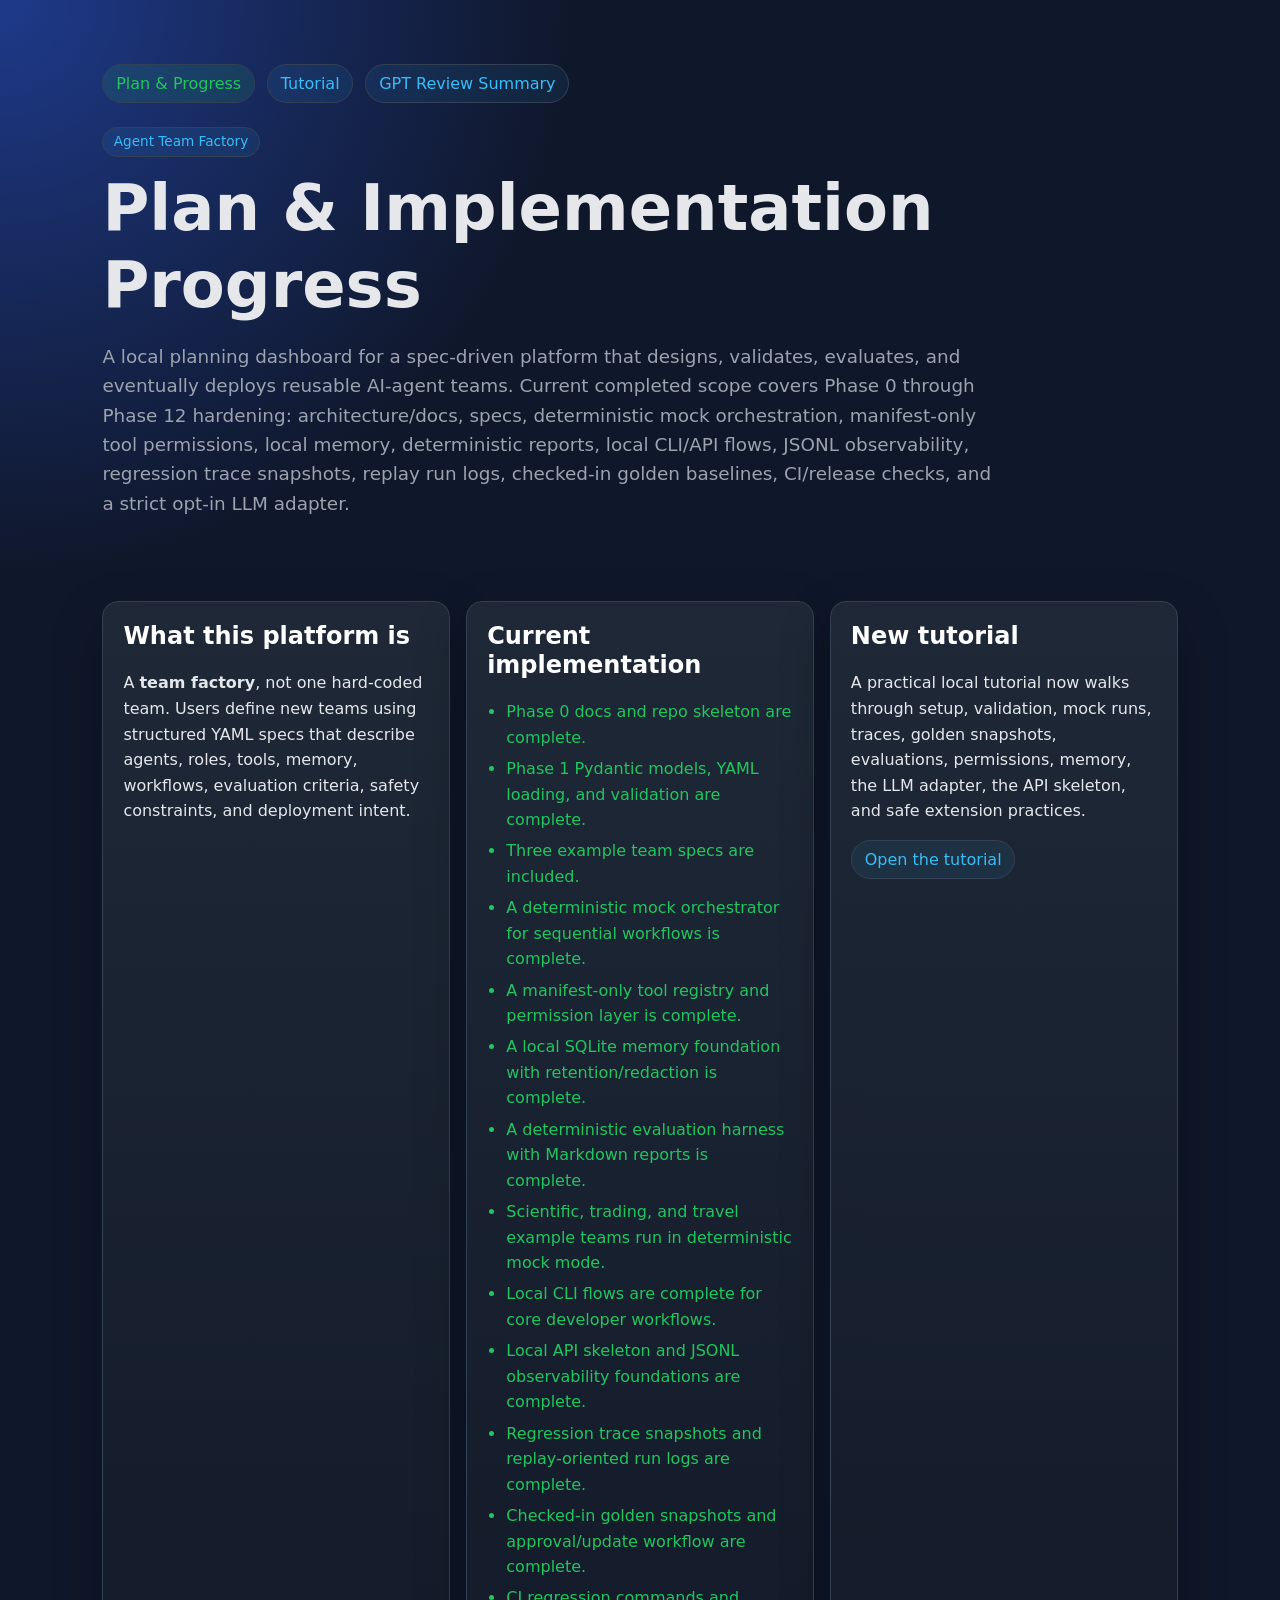
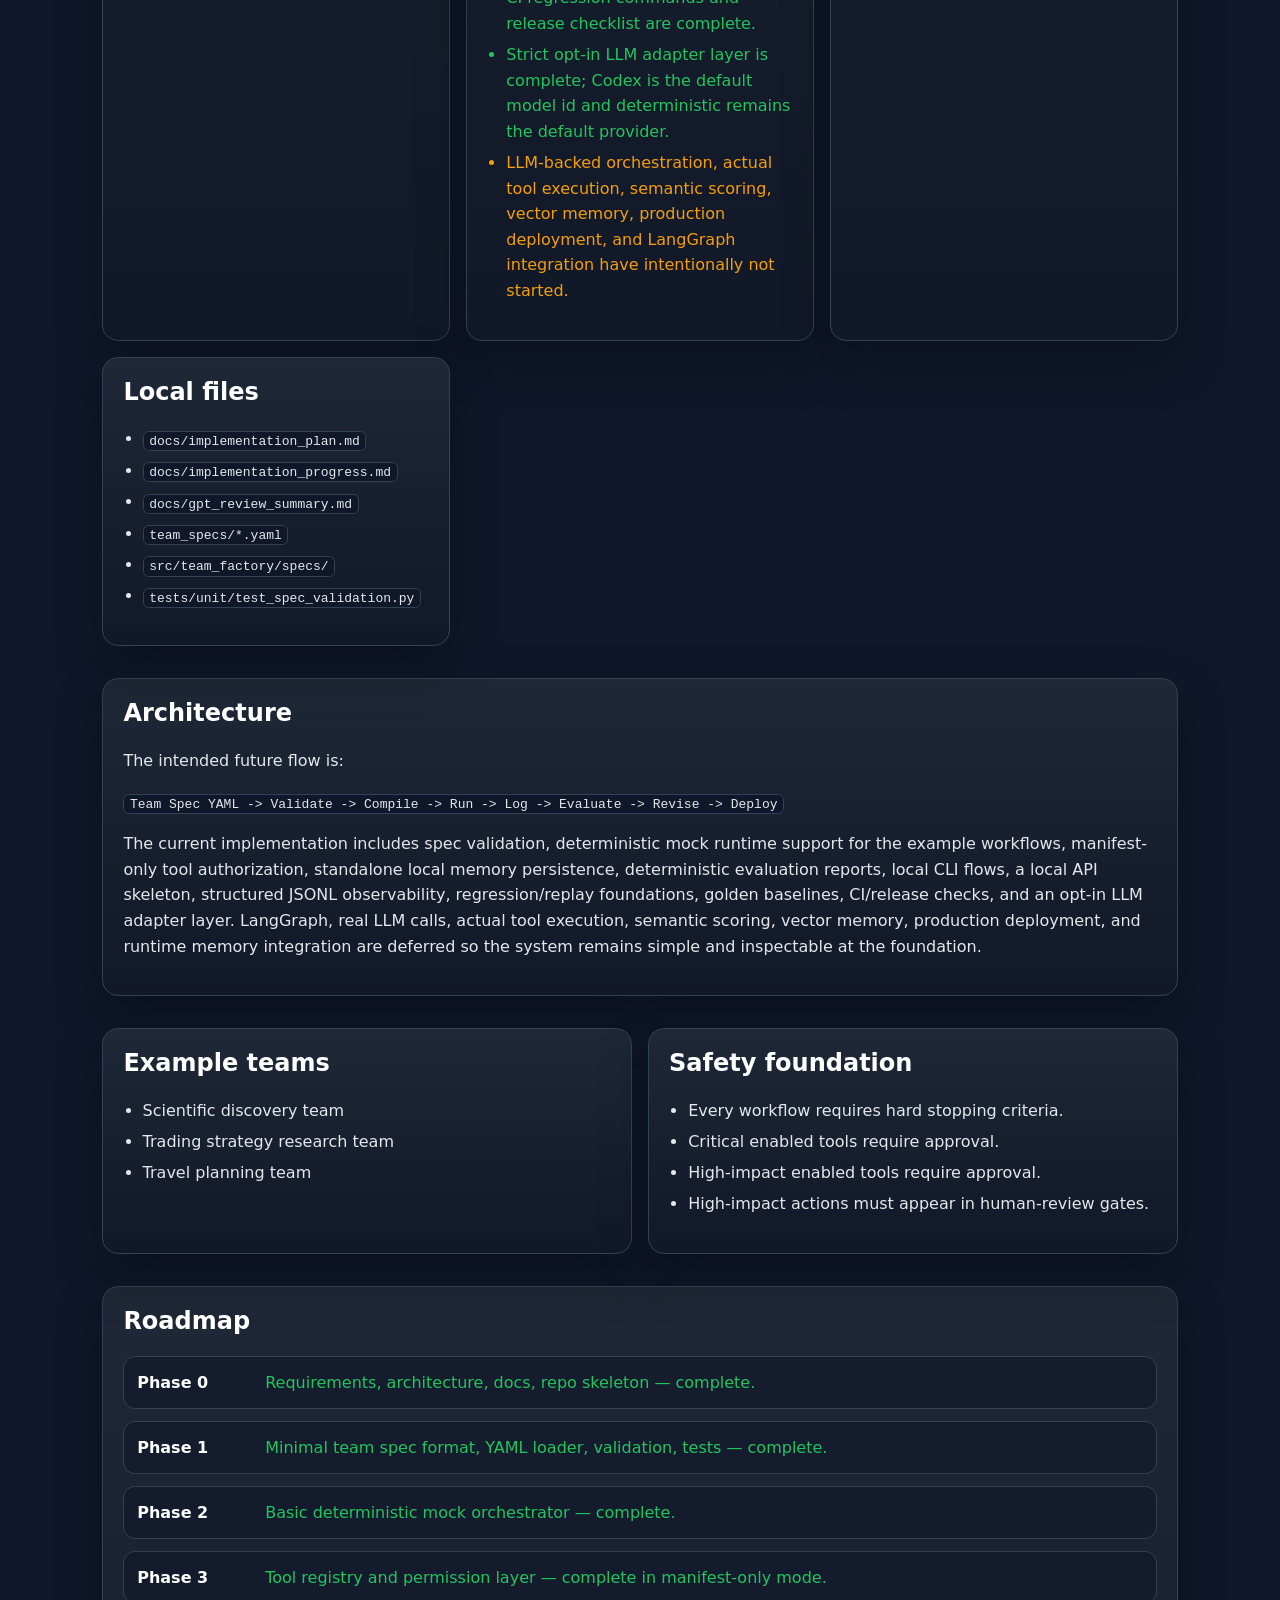
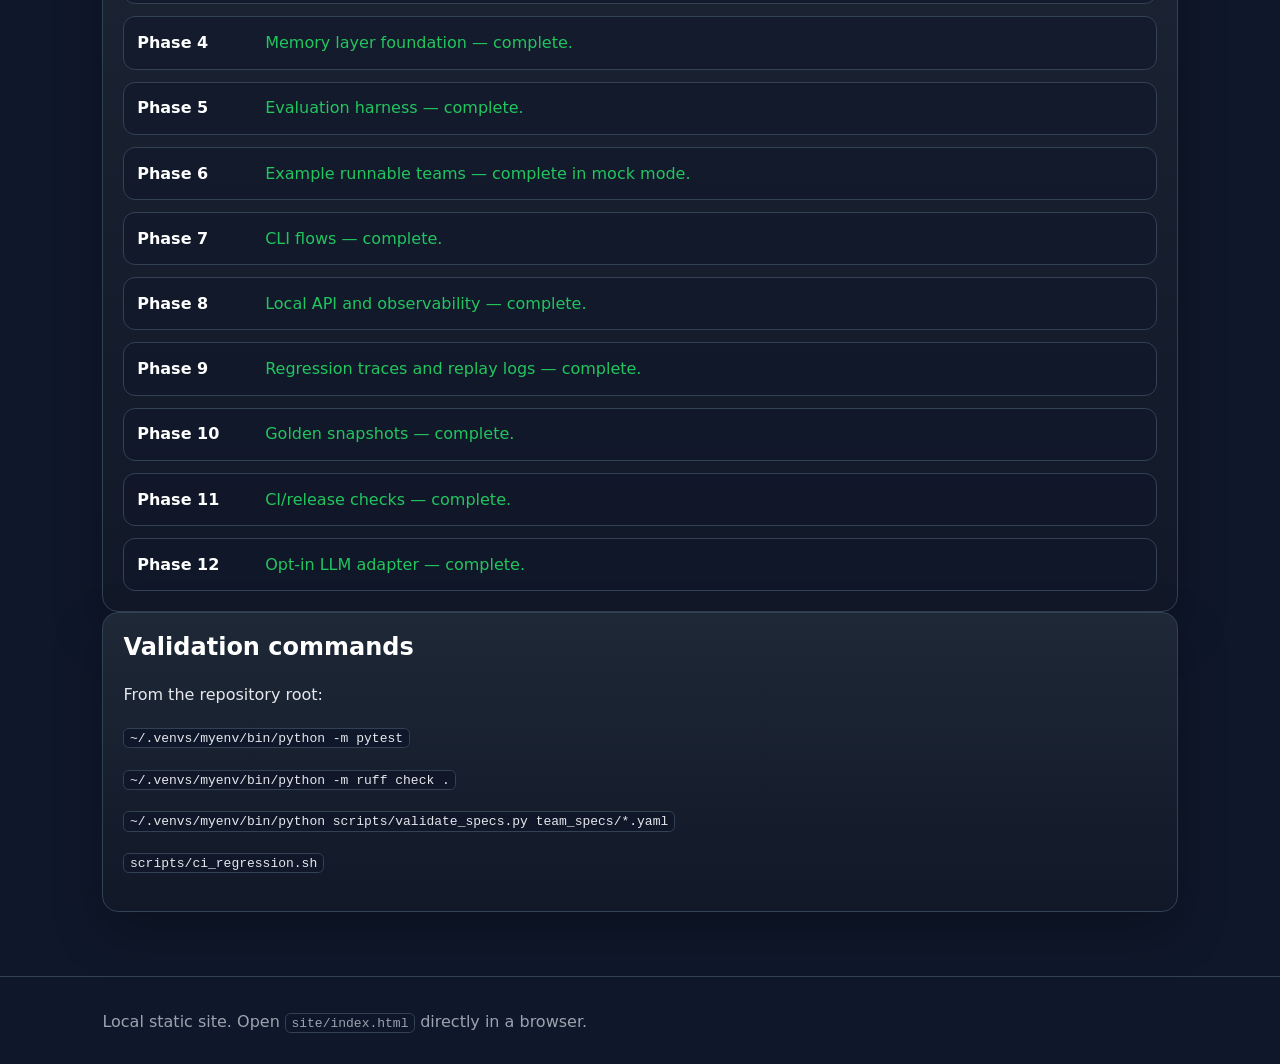
==== commit f0e13c14: "Set Codex as default LLM model" ====
--- a/site/index.html
+++ b/site/index.html
@@ -49,7 +49,7 @@
           <li class="status-ok">Regression trace snapshots and replay-oriented run logs are complete.</li>
           <li class="status-ok">Checked-in golden snapshots and approval/update workflow are complete.</li>
           <li class="status-ok">CI regression commands and release checklist are complete.</li>
-          <li class="status-ok">Strict opt-in LLM adapter layer is complete; deterministic remains default.</li>
+          <li class="status-ok">Strict opt-in LLM adapter layer is complete; Codex is the default model id and deterministic remains the default provider.</li>
           <li class="status-next">LLM-backed orchestration, actual tool execution, semantic scoring, vector memory, production deployment, and LangGraph integration have intentionally not started.</li>
         </ul>
       </article>
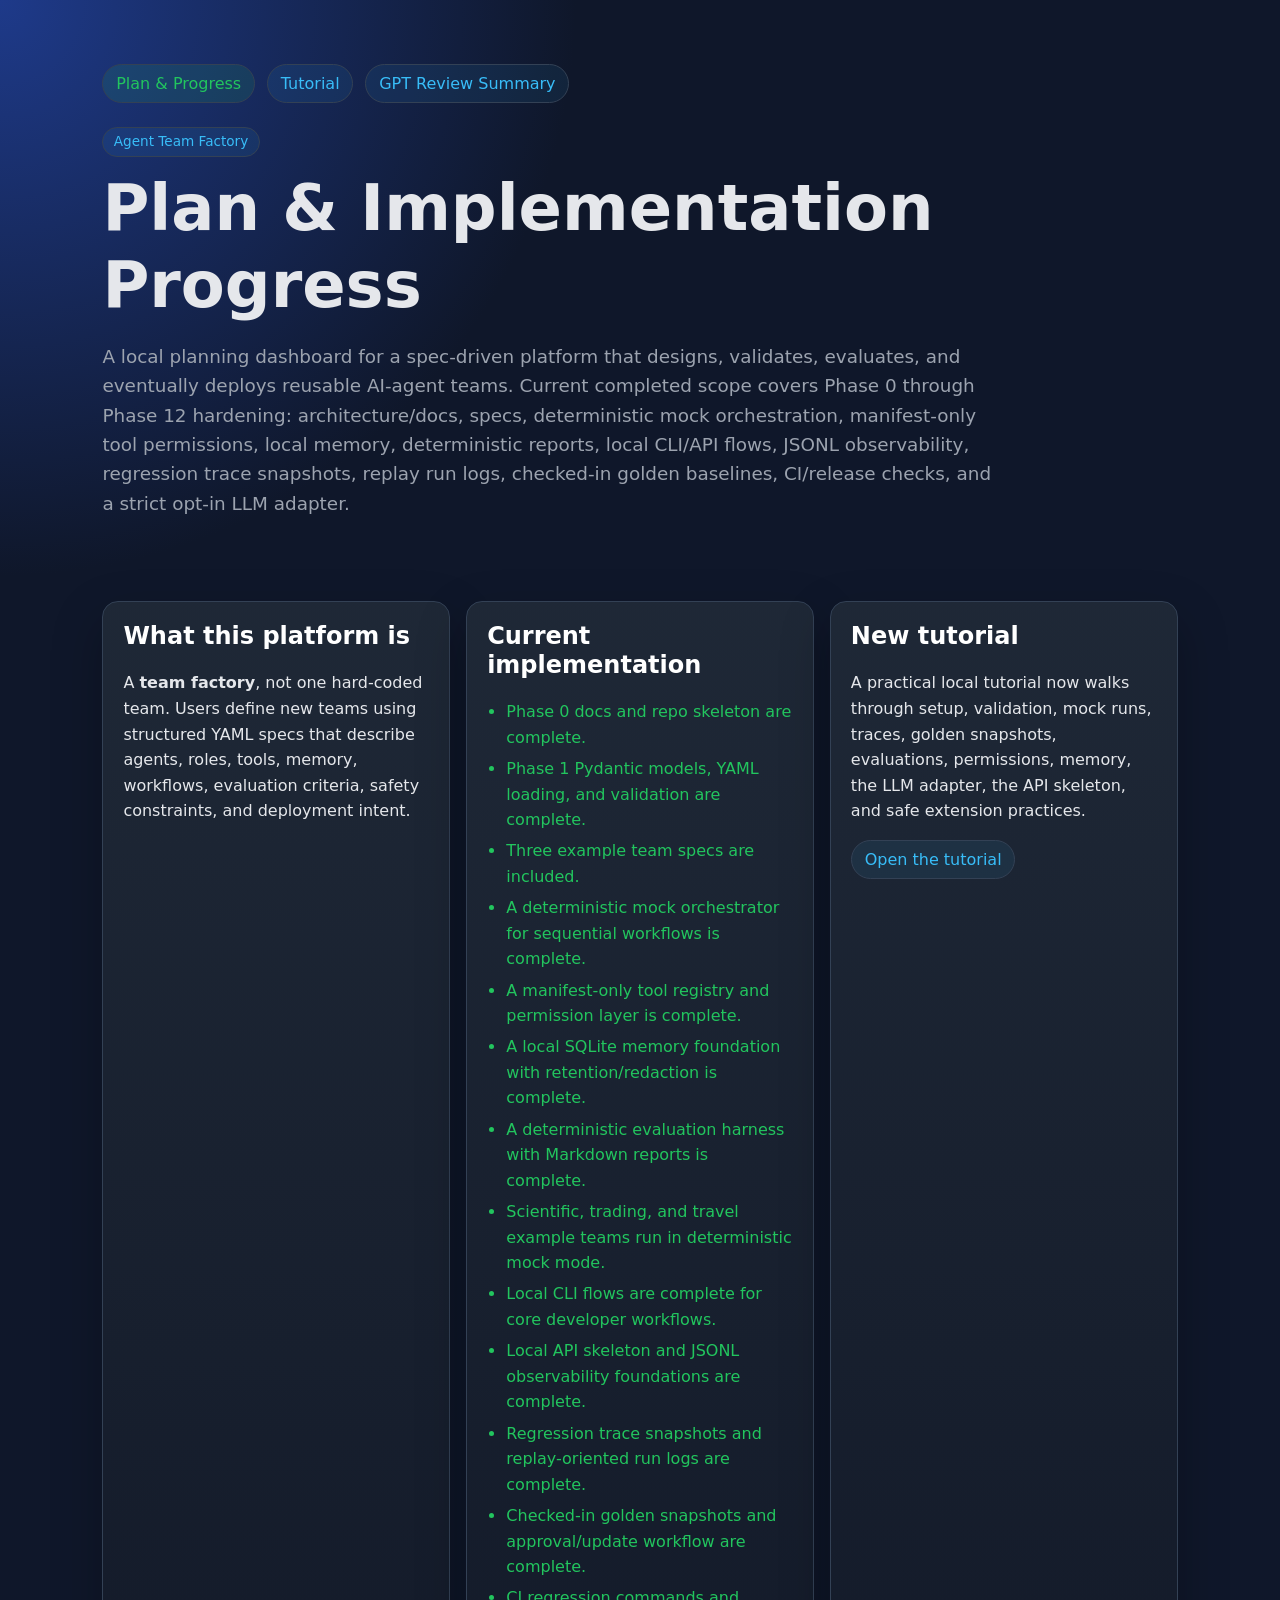
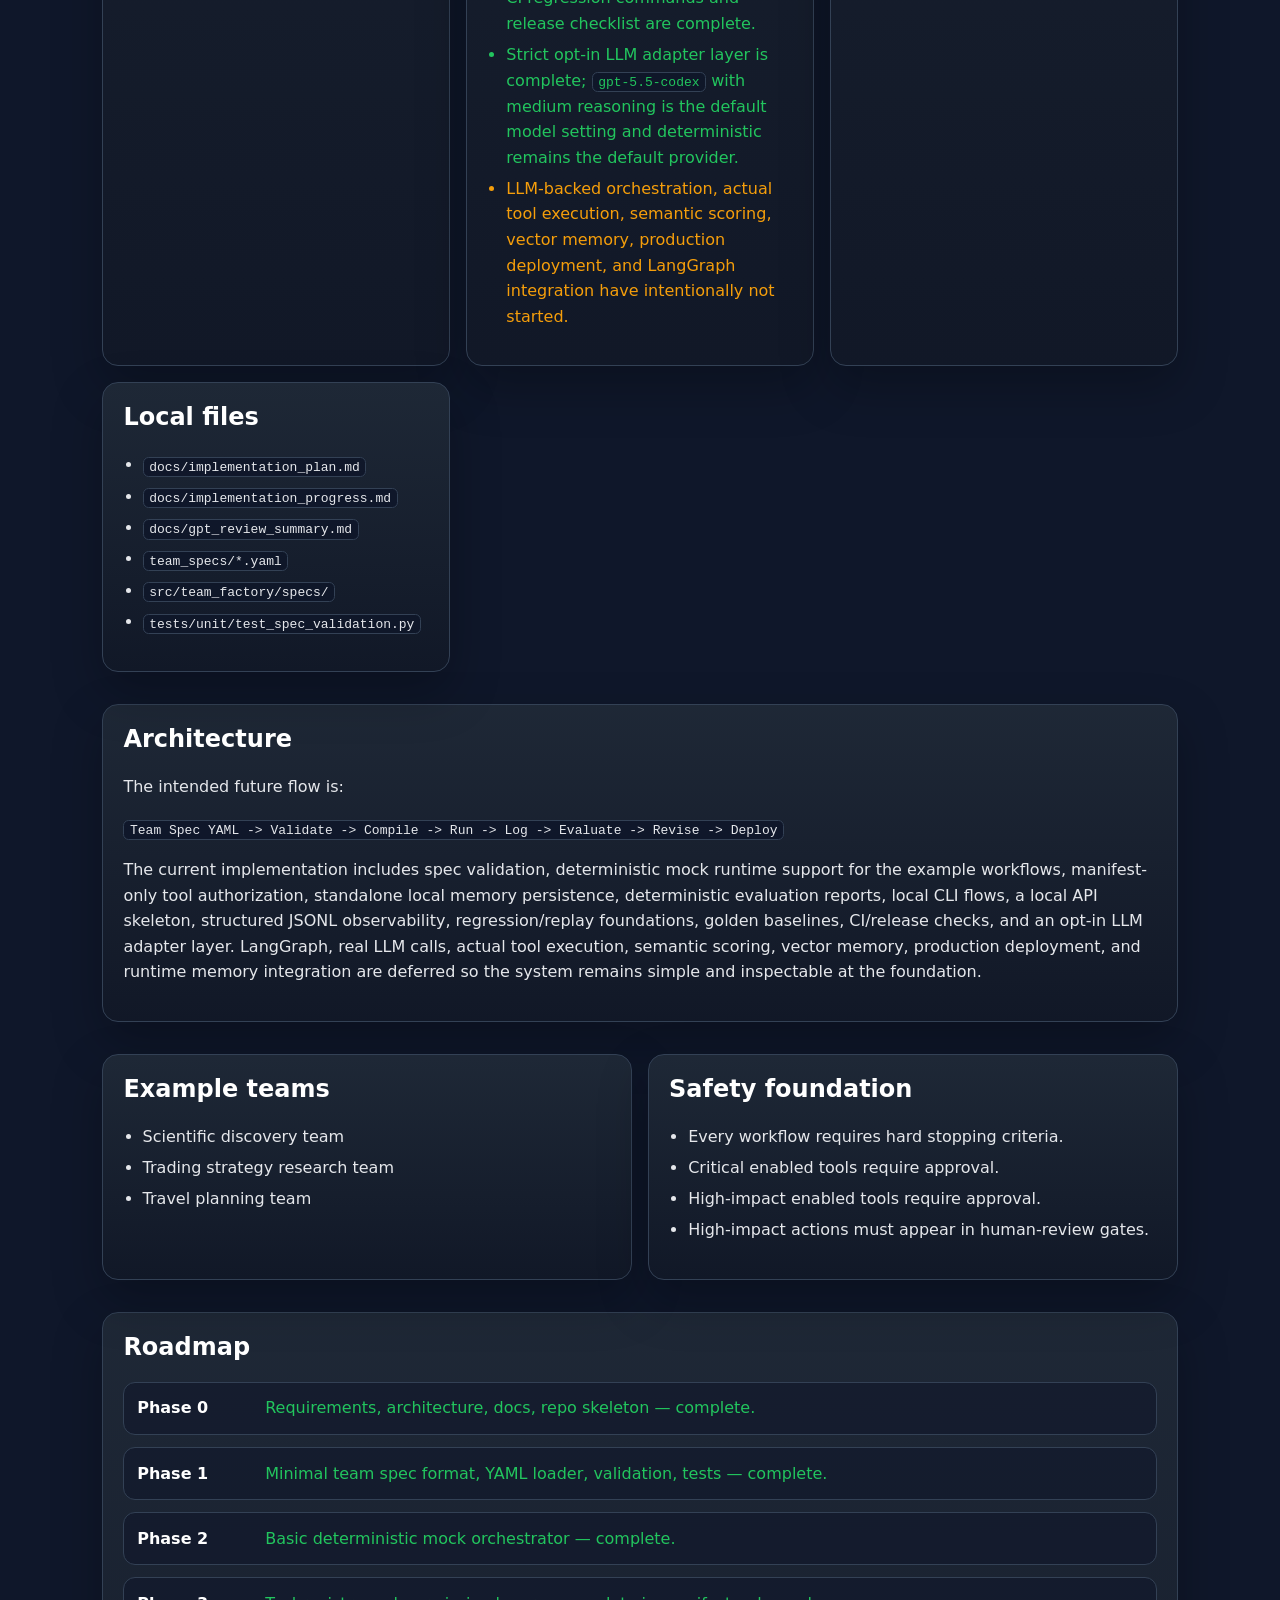
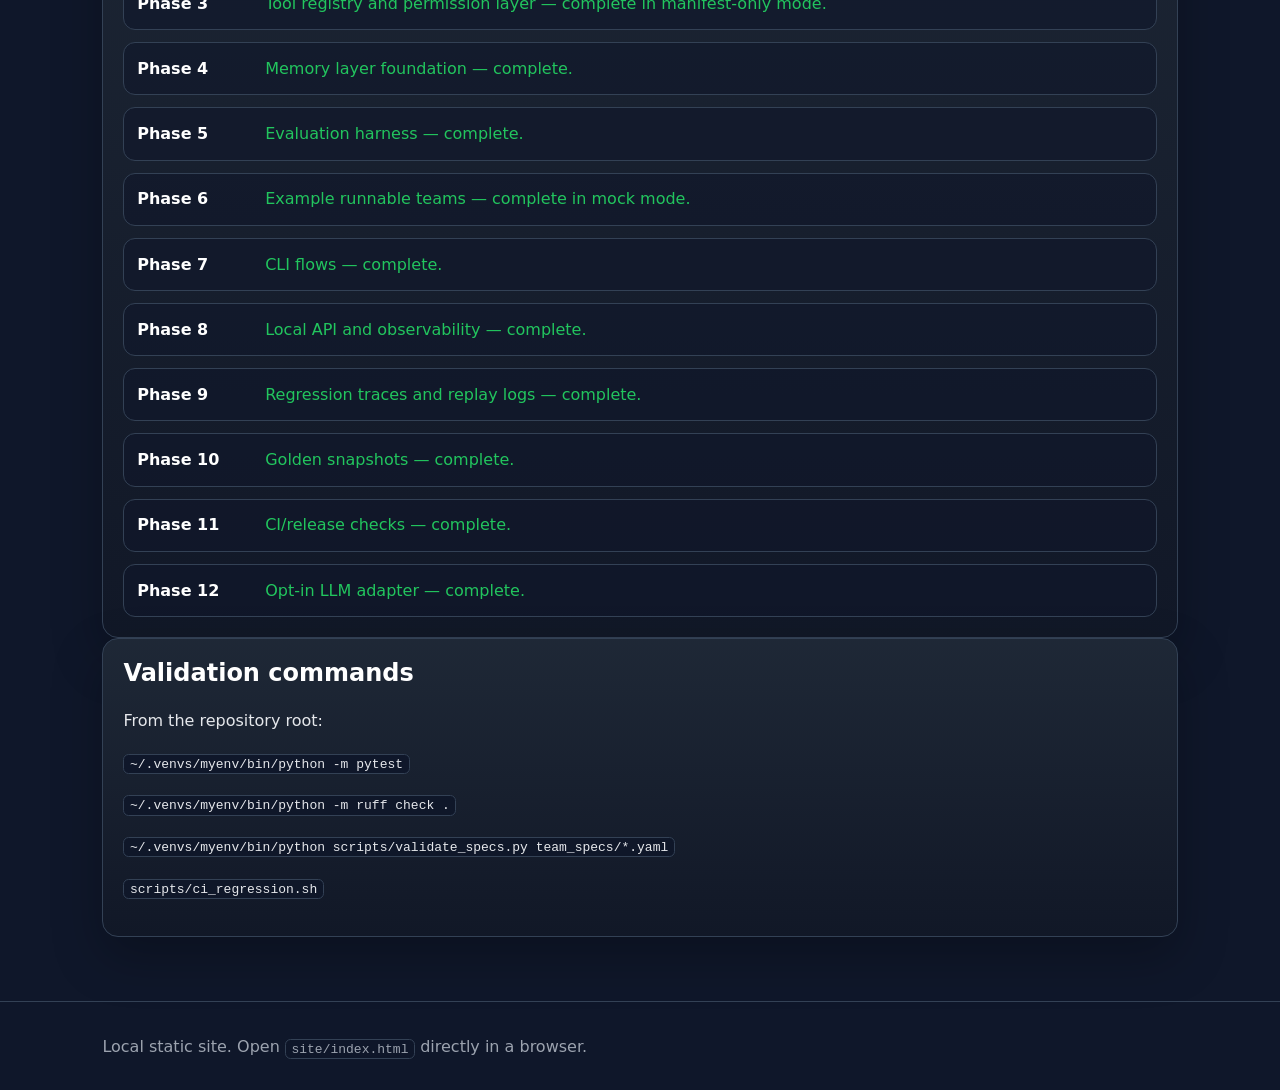
==== commit 3b2791d6: "Set GPT-5.5 Codex medium defaults" ====
--- a/site/index.html
+++ b/site/index.html
@@ -49,7 +49,7 @@
           <li class="status-ok">Regression trace snapshots and replay-oriented run logs are complete.</li>
           <li class="status-ok">Checked-in golden snapshots and approval/update workflow are complete.</li>
           <li class="status-ok">CI regression commands and release checklist are complete.</li>
-          <li class="status-ok">Strict opt-in LLM adapter layer is complete; Codex is the default model id and deterministic remains the default provider.</li>
+          <li class="status-ok">Strict opt-in LLM adapter layer is complete; <code>gpt-5.5-codex</code> with medium reasoning is the default model setting and deterministic remains the default provider.</li>
           <li class="status-next">LLM-backed orchestration, actual tool execution, semantic scoring, vector memory, production deployment, and LangGraph integration have intentionally not started.</li>
         </ul>
       </article>
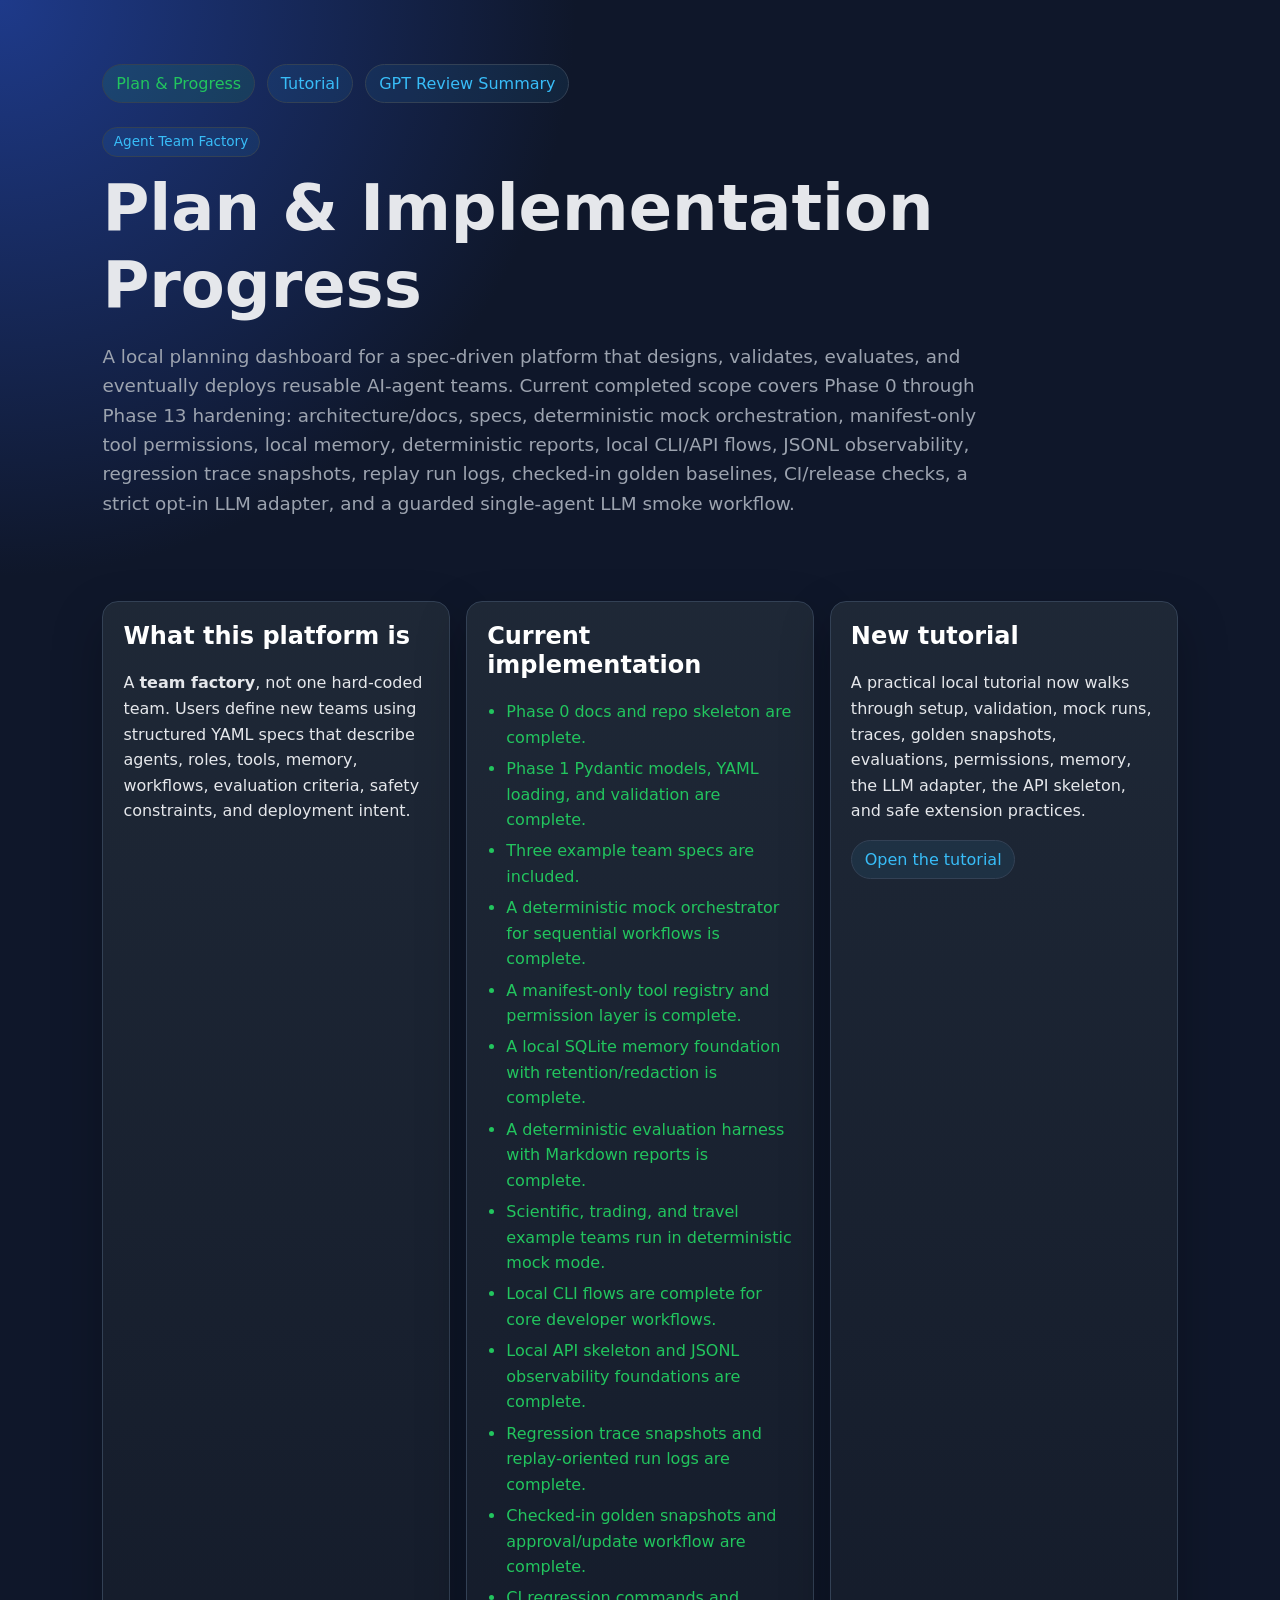
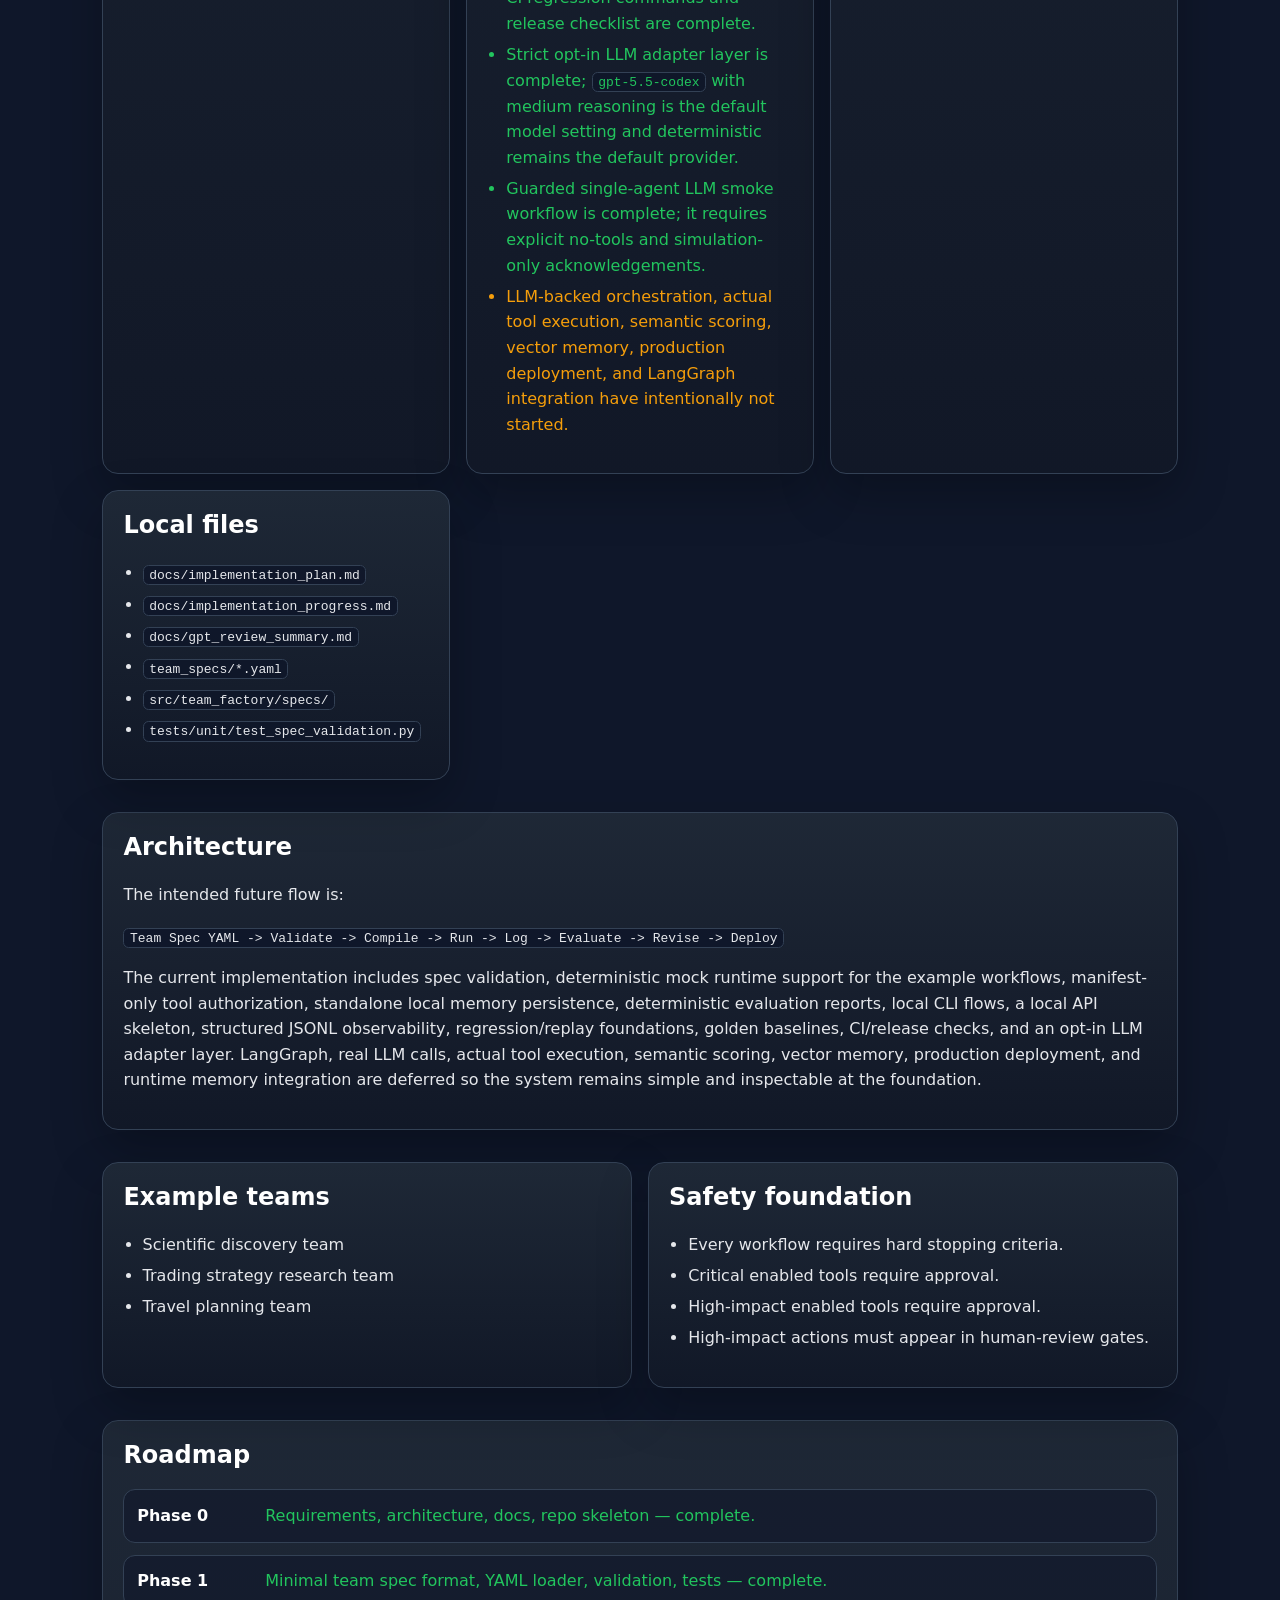
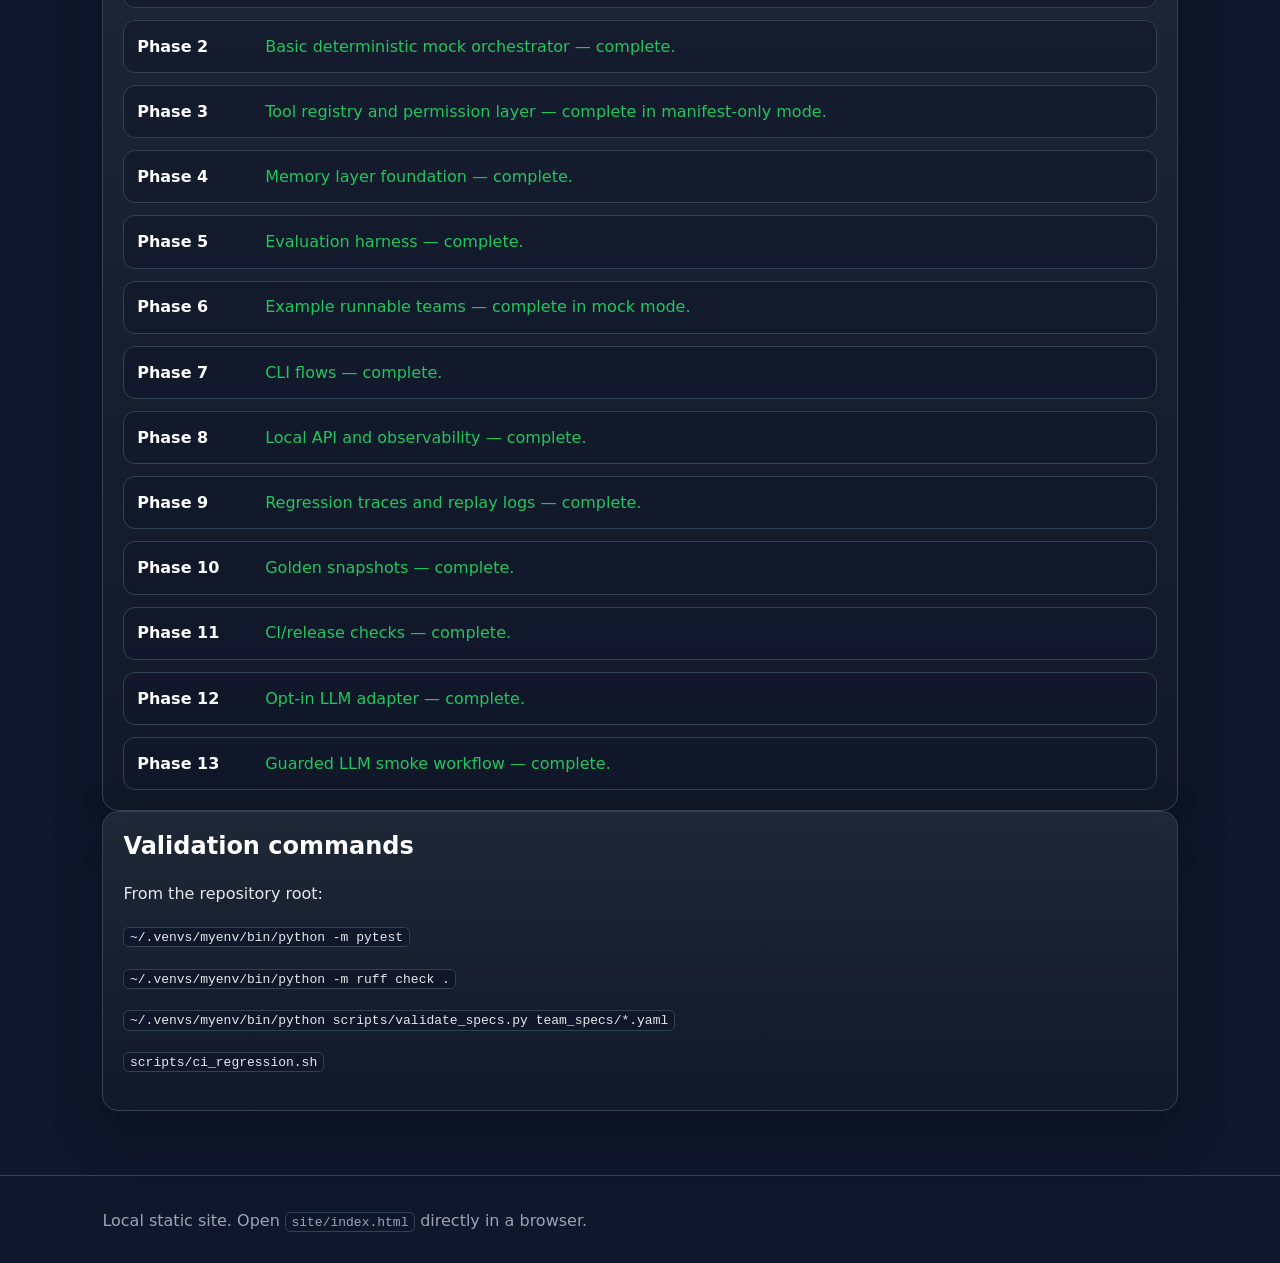
==== commit 22943b8d: "Add guarded LLM smoke workflow" ====
--- a/site/index.html
+++ b/site/index.html
@@ -18,7 +18,7 @@
     <p class="lead">
       A local planning dashboard for a spec-driven platform that designs, validates,
       evaluates, and eventually deploys reusable AI-agent teams. Current completed scope covers
-      Phase 0 through Phase 12 hardening: architecture/docs, specs, deterministic mock orchestration, manifest-only tool permissions, local memory, deterministic reports, local CLI/API flows, JSONL observability, regression trace snapshots, replay run logs, checked-in golden baselines, CI/release checks, and a strict opt-in LLM adapter.
+      Phase 0 through Phase 13 hardening: architecture/docs, specs, deterministic mock orchestration, manifest-only tool permissions, local memory, deterministic reports, local CLI/API flows, JSONL observability, regression trace snapshots, replay run logs, checked-in golden baselines, CI/release checks, a strict opt-in LLM adapter, and a guarded single-agent LLM smoke workflow.
     </p>
   </header>
 
@@ -50,6 +50,7 @@
           <li class="status-ok">Checked-in golden snapshots and approval/update workflow are complete.</li>
           <li class="status-ok">CI regression commands and release checklist are complete.</li>
           <li class="status-ok">Strict opt-in LLM adapter layer is complete; <code>gpt-5.5-codex</code> with medium reasoning is the default model setting and deterministic remains the default provider.</li>
+          <li class="status-ok">Guarded single-agent LLM smoke workflow is complete; it requires explicit no-tools and simulation-only acknowledgements.</li>
           <li class="status-next">LLM-backed orchestration, actual tool execution, semantic scoring, vector memory, production deployment, and LangGraph integration have intentionally not started.</li>
         </ul>
       </article>
@@ -126,6 +127,7 @@
         <div class="phase"><strong>Phase 10</strong><span class="status-ok">Golden snapshots — complete.</span></div>
         <div class="phase"><strong>Phase 11</strong><span class="status-ok">CI/release checks — complete.</span></div>
         <div class="phase"><strong>Phase 12</strong><span class="status-ok">Opt-in LLM adapter — complete.</span></div>
+        <div class="phase"><strong>Phase 13</strong><span class="status-ok">Guarded LLM smoke workflow — complete.</span></div>
       </div>
     </section>
 
--- a/site/styles.css
+++ b/site/styles.css
@@ -75,6 +75,26 @@
   border-radius: 1rem;
   padding: 1.25rem;
   box-shadow: 0 20px 50px rgba(0, 0, 0, 0.25);
+}
+
+.hero-card {
+  border-color: rgba(56, 189, 248, 0.45);
+}
+
+.section-heading {
+  margin: 3rem 0 1rem;
+  padding: 1.5rem 0 0.5rem;
+  border-top: 1px solid var(--border);
+}
+
+.section-heading h2 {
+  font-size: clamp(1.8rem, 4vw, 3rem);
+  margin: 0.5rem 0 0.75rem;
+}
+
+.section-heading p {
+  max-width: 58rem;
+  color: var(--muted);
 }
 
 .badge {
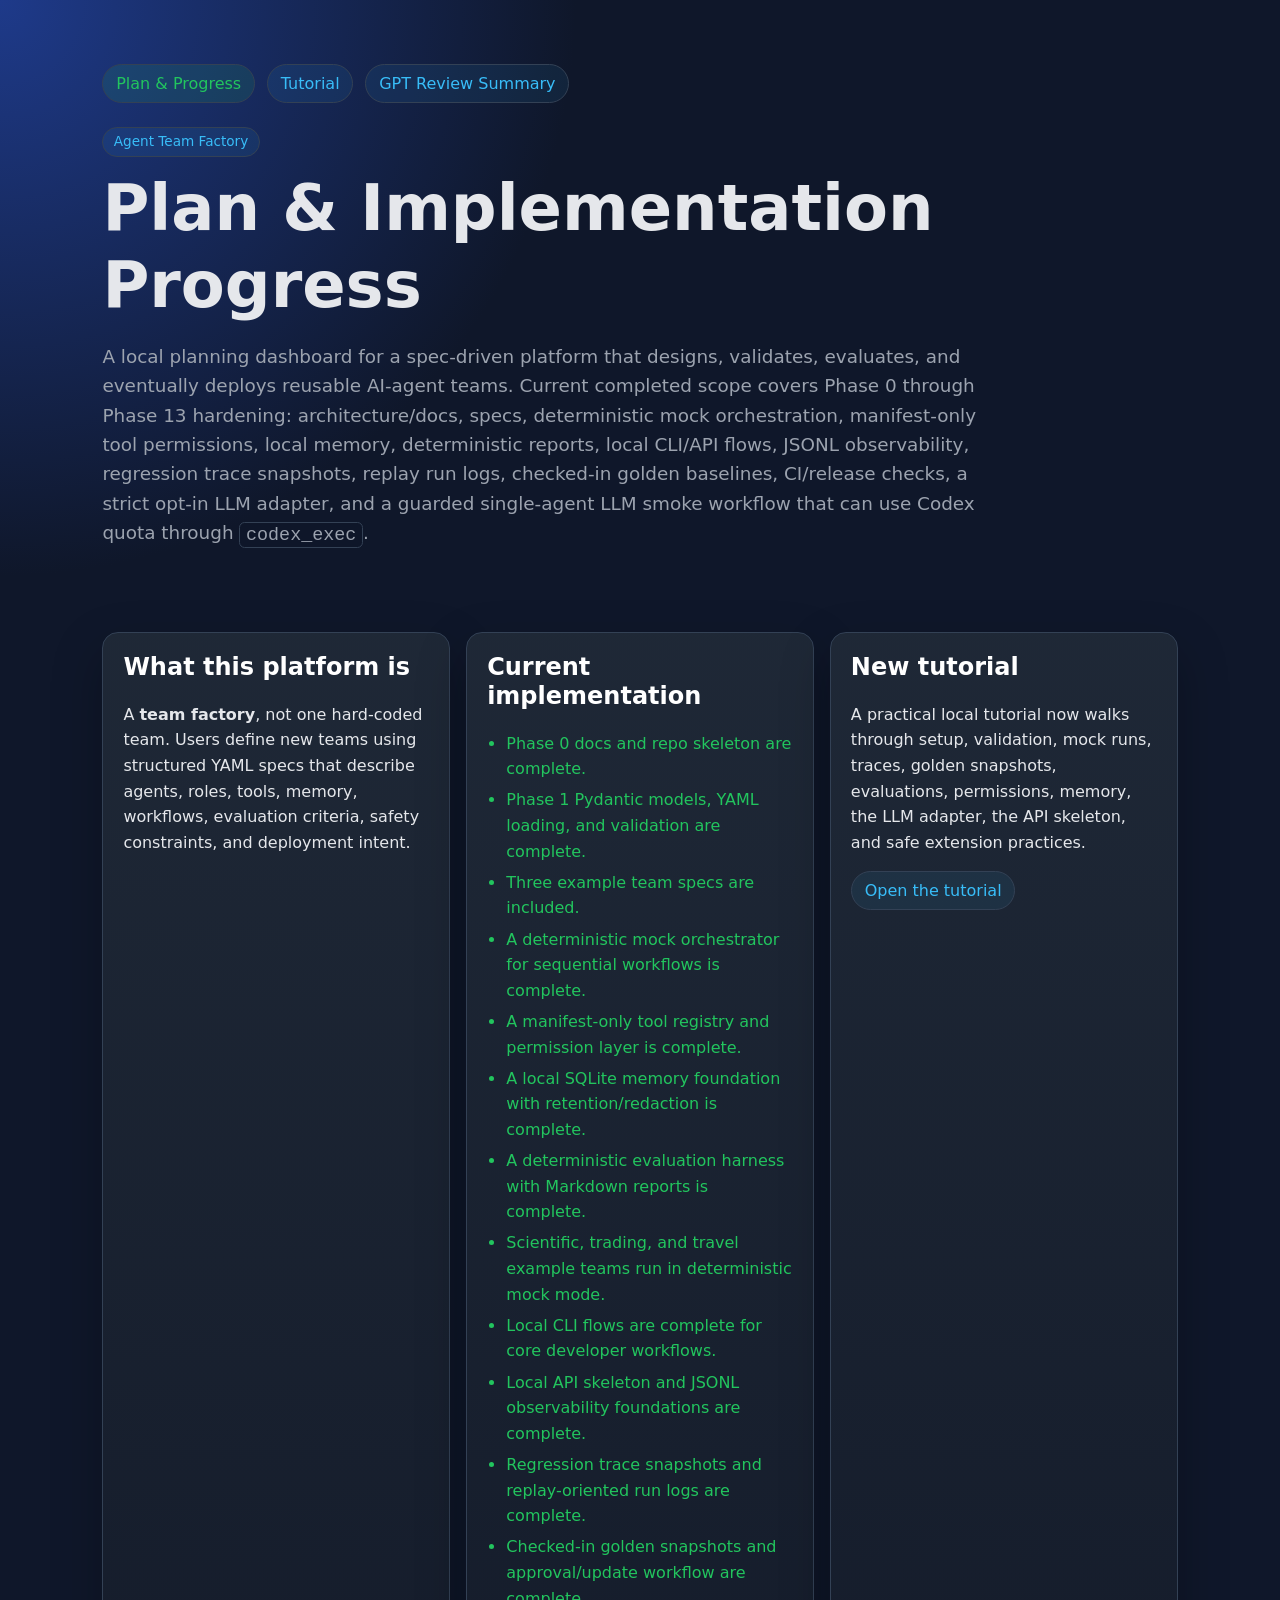
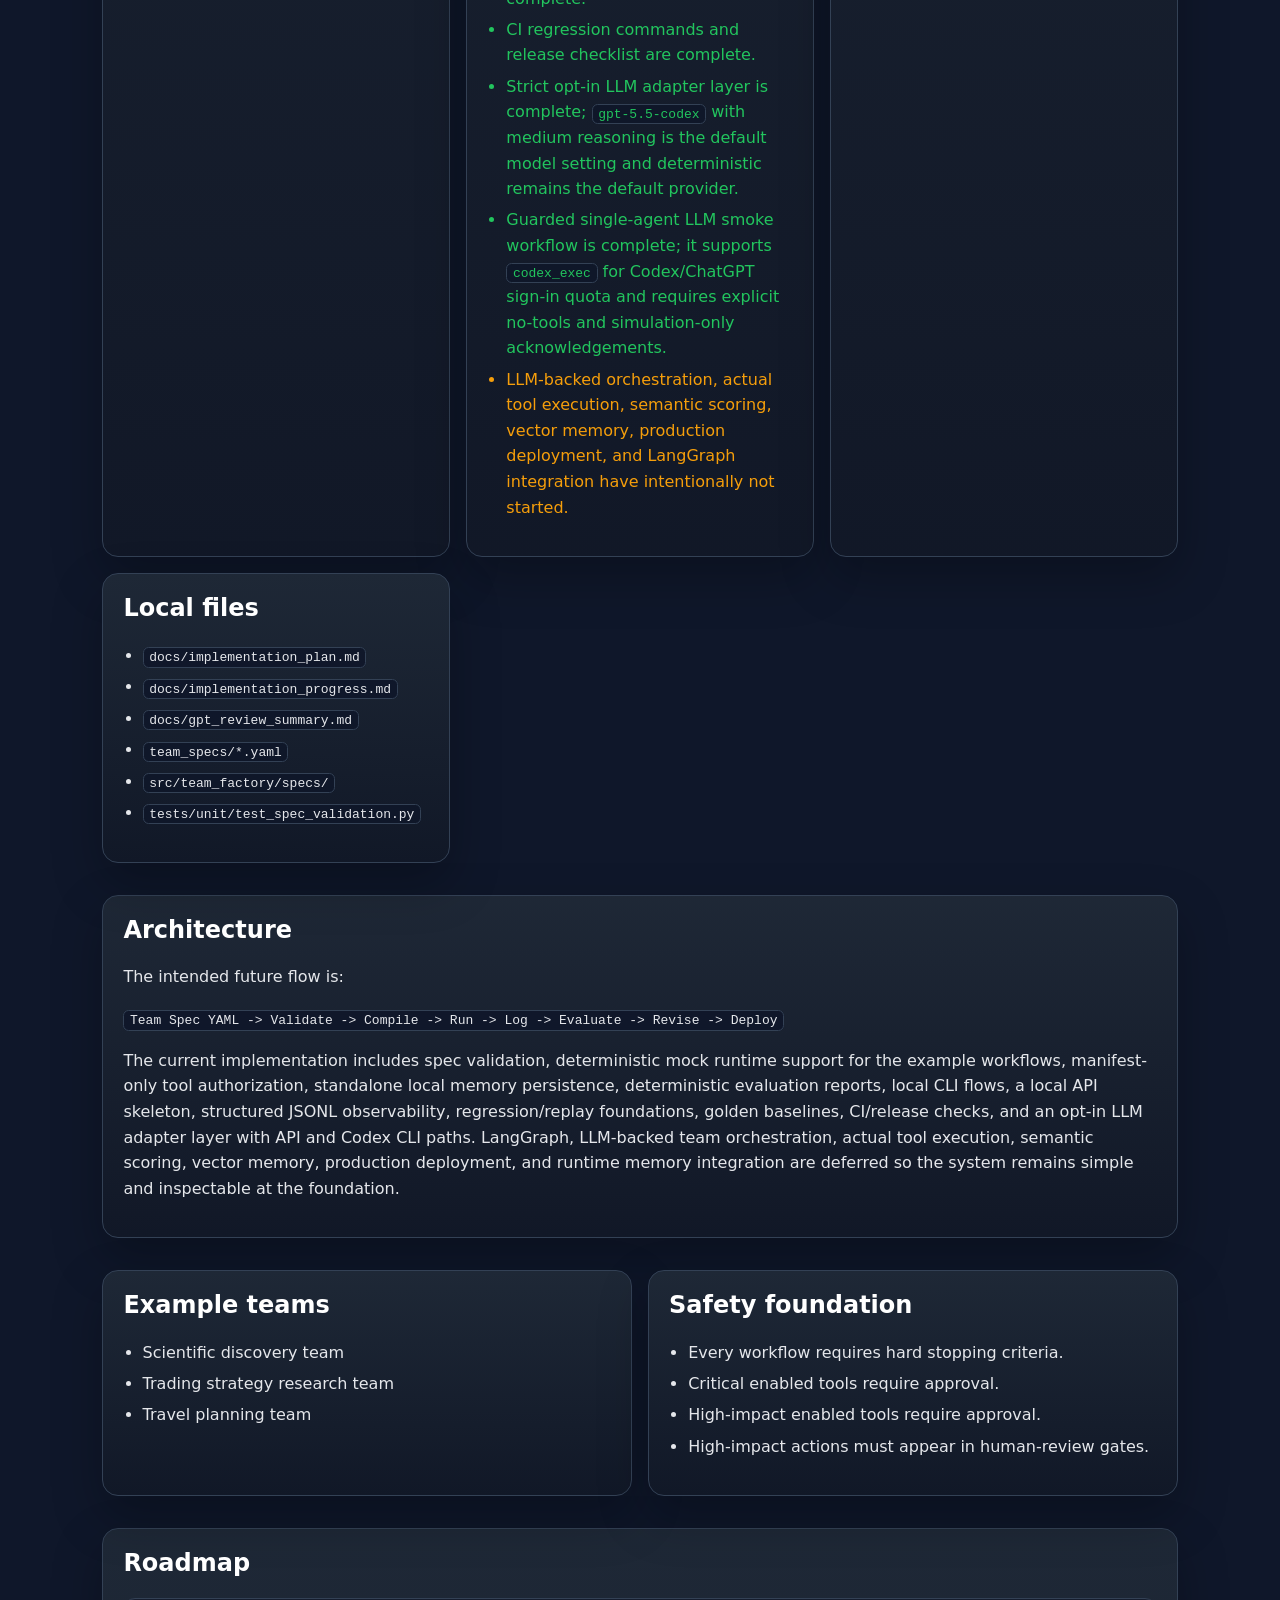
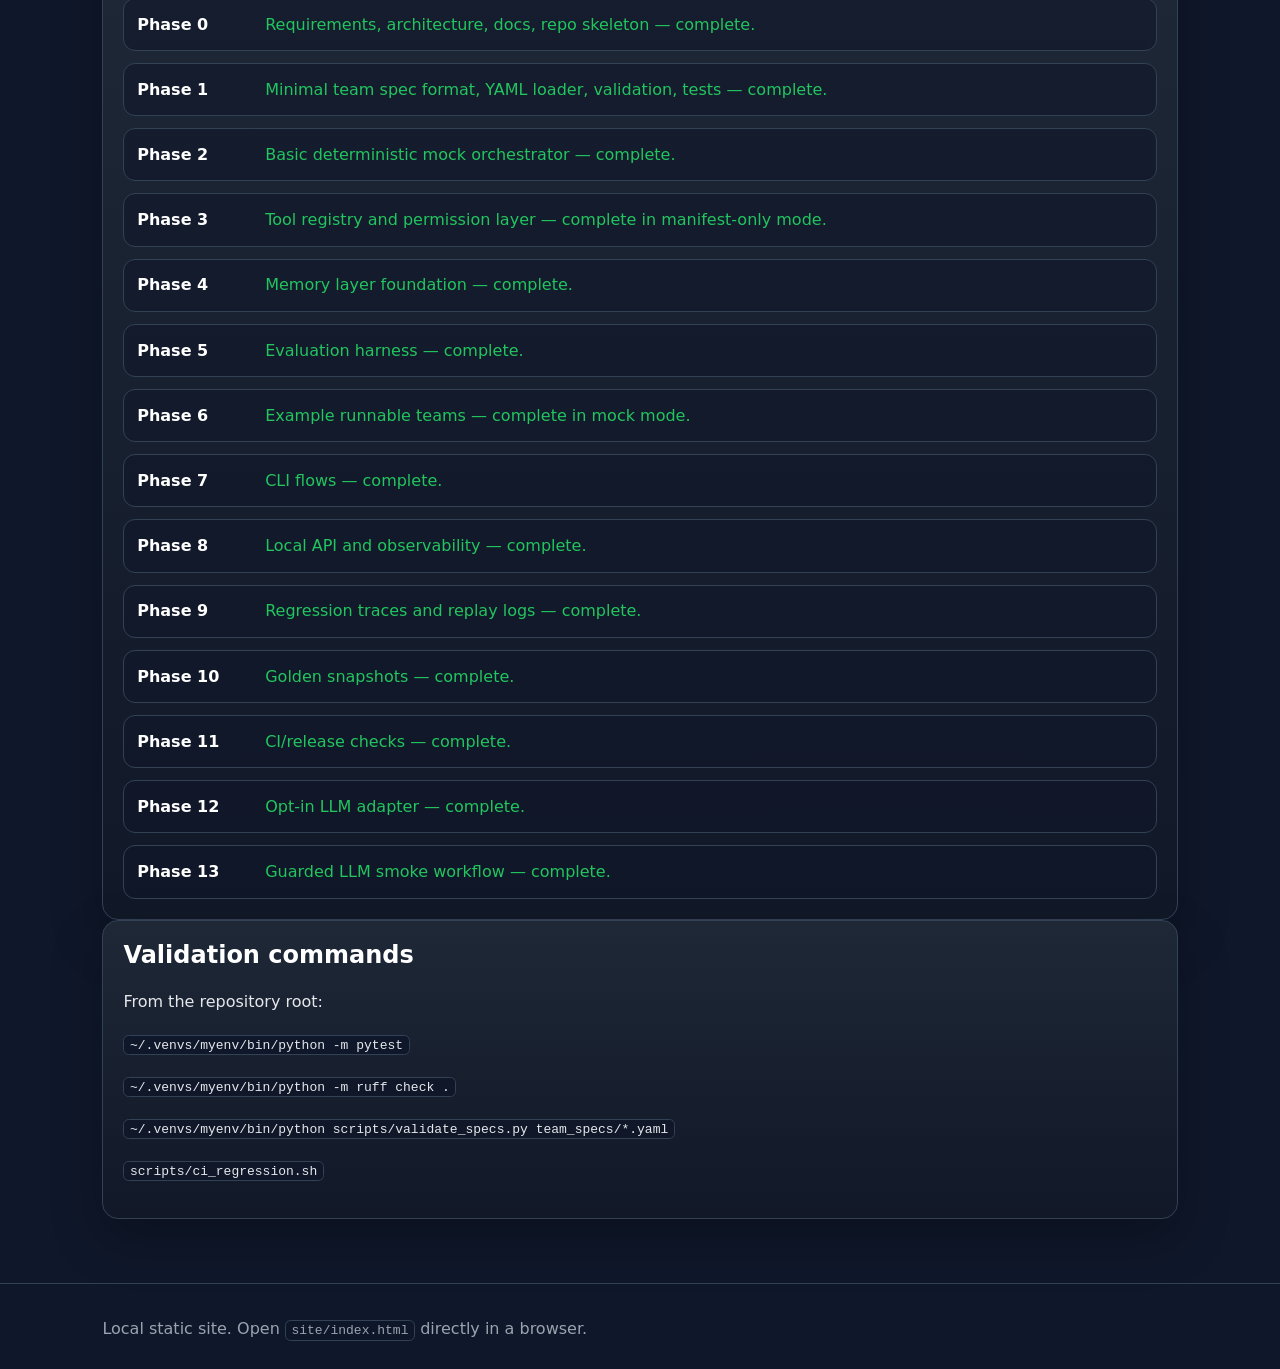
==== commit bed15856: "Add Codex quota LLM adapter" ====
--- a/site/index.html
+++ b/site/index.html
@@ -18,7 +18,7 @@
     <p class="lead">
       A local planning dashboard for a spec-driven platform that designs, validates,
       evaluates, and eventually deploys reusable AI-agent teams. Current completed scope covers
-      Phase 0 through Phase 13 hardening: architecture/docs, specs, deterministic mock orchestration, manifest-only tool permissions, local memory, deterministic reports, local CLI/API flows, JSONL observability, regression trace snapshots, replay run logs, checked-in golden baselines, CI/release checks, a strict opt-in LLM adapter, and a guarded single-agent LLM smoke workflow.
+      Phase 0 through Phase 13 hardening: architecture/docs, specs, deterministic mock orchestration, manifest-only tool permissions, local memory, deterministic reports, local CLI/API flows, JSONL observability, regression trace snapshots, replay run logs, checked-in golden baselines, CI/release checks, a strict opt-in LLM adapter, and a guarded single-agent LLM smoke workflow that can use Codex quota through <code>codex_exec</code>.
     </p>
   </header>
 
@@ -50,7 +50,7 @@
           <li class="status-ok">Checked-in golden snapshots and approval/update workflow are complete.</li>
           <li class="status-ok">CI regression commands and release checklist are complete.</li>
           <li class="status-ok">Strict opt-in LLM adapter layer is complete; <code>gpt-5.5-codex</code> with medium reasoning is the default model setting and deterministic remains the default provider.</li>
-          <li class="status-ok">Guarded single-agent LLM smoke workflow is complete; it requires explicit no-tools and simulation-only acknowledgements.</li>
+          <li class="status-ok">Guarded single-agent LLM smoke workflow is complete; it supports <code>codex_exec</code> for Codex/ChatGPT sign-in quota and requires explicit no-tools and simulation-only acknowledgements.</li>
           <li class="status-next">LLM-backed orchestration, actual tool execution, semantic scoring, vector memory, production deployment, and LangGraph integration have intentionally not started.</li>
         </ul>
       </article>
@@ -85,7 +85,7 @@
         <code>Team Spec YAML -> Validate -> Compile -> Run -> Log -> Evaluate -> Revise -> Deploy</code>
       </p>
       <p>
-        The current implementation includes spec validation, deterministic mock runtime support for the example workflows, manifest-only tool authorization, standalone local memory persistence, deterministic evaluation reports, local CLI flows, a local API skeleton, structured JSONL observability, regression/replay foundations, golden baselines, CI/release checks, and an opt-in LLM adapter layer. LangGraph, real LLM calls, actual tool execution, semantic scoring, vector memory, production deployment, and runtime memory integration are deferred
+        The current implementation includes spec validation, deterministic mock runtime support for the example workflows, manifest-only tool authorization, standalone local memory persistence, deterministic evaluation reports, local CLI flows, a local API skeleton, structured JSONL observability, regression/replay foundations, golden baselines, CI/release checks, and an opt-in LLM adapter layer with API and Codex CLI paths. LangGraph, LLM-backed team orchestration, actual tool execution, semantic scoring, vector memory, production deployment, and runtime memory integration are deferred
         so the system remains simple and inspectable at the foundation.
       </p>
     </section>
